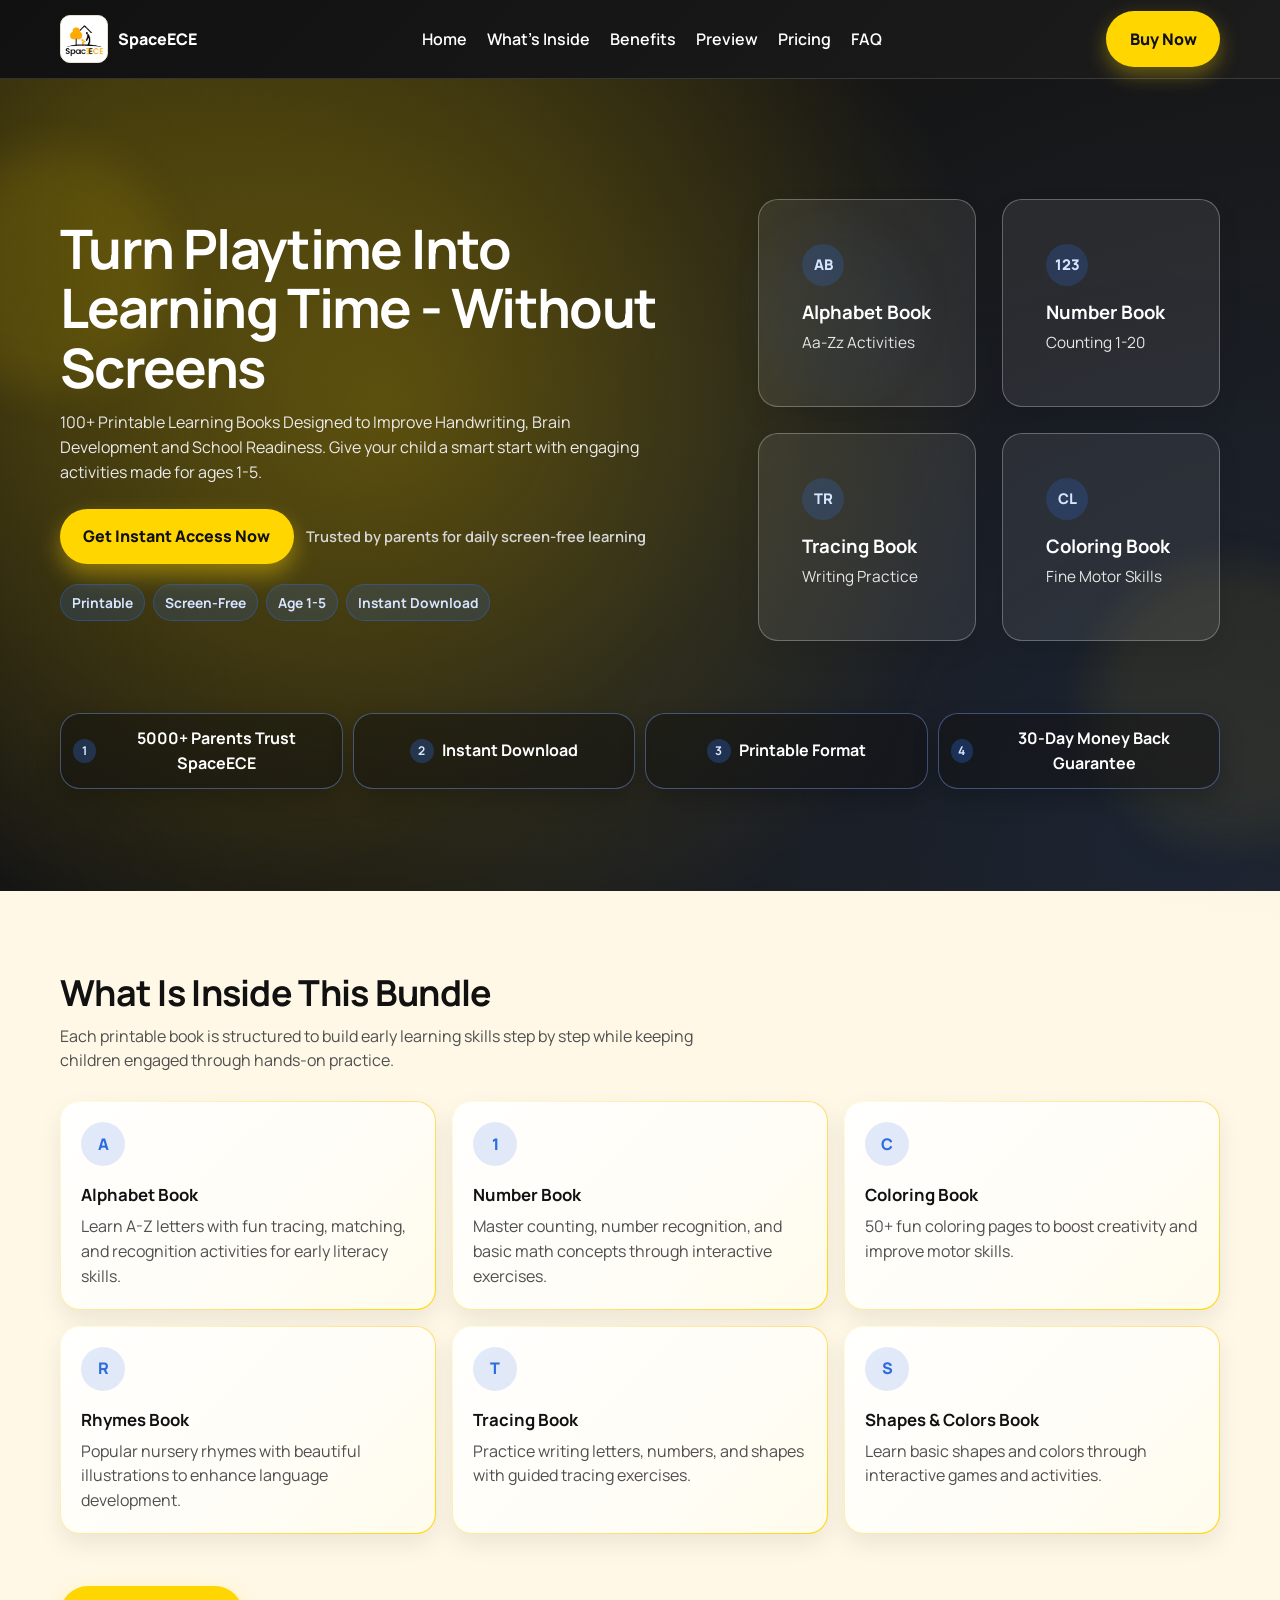
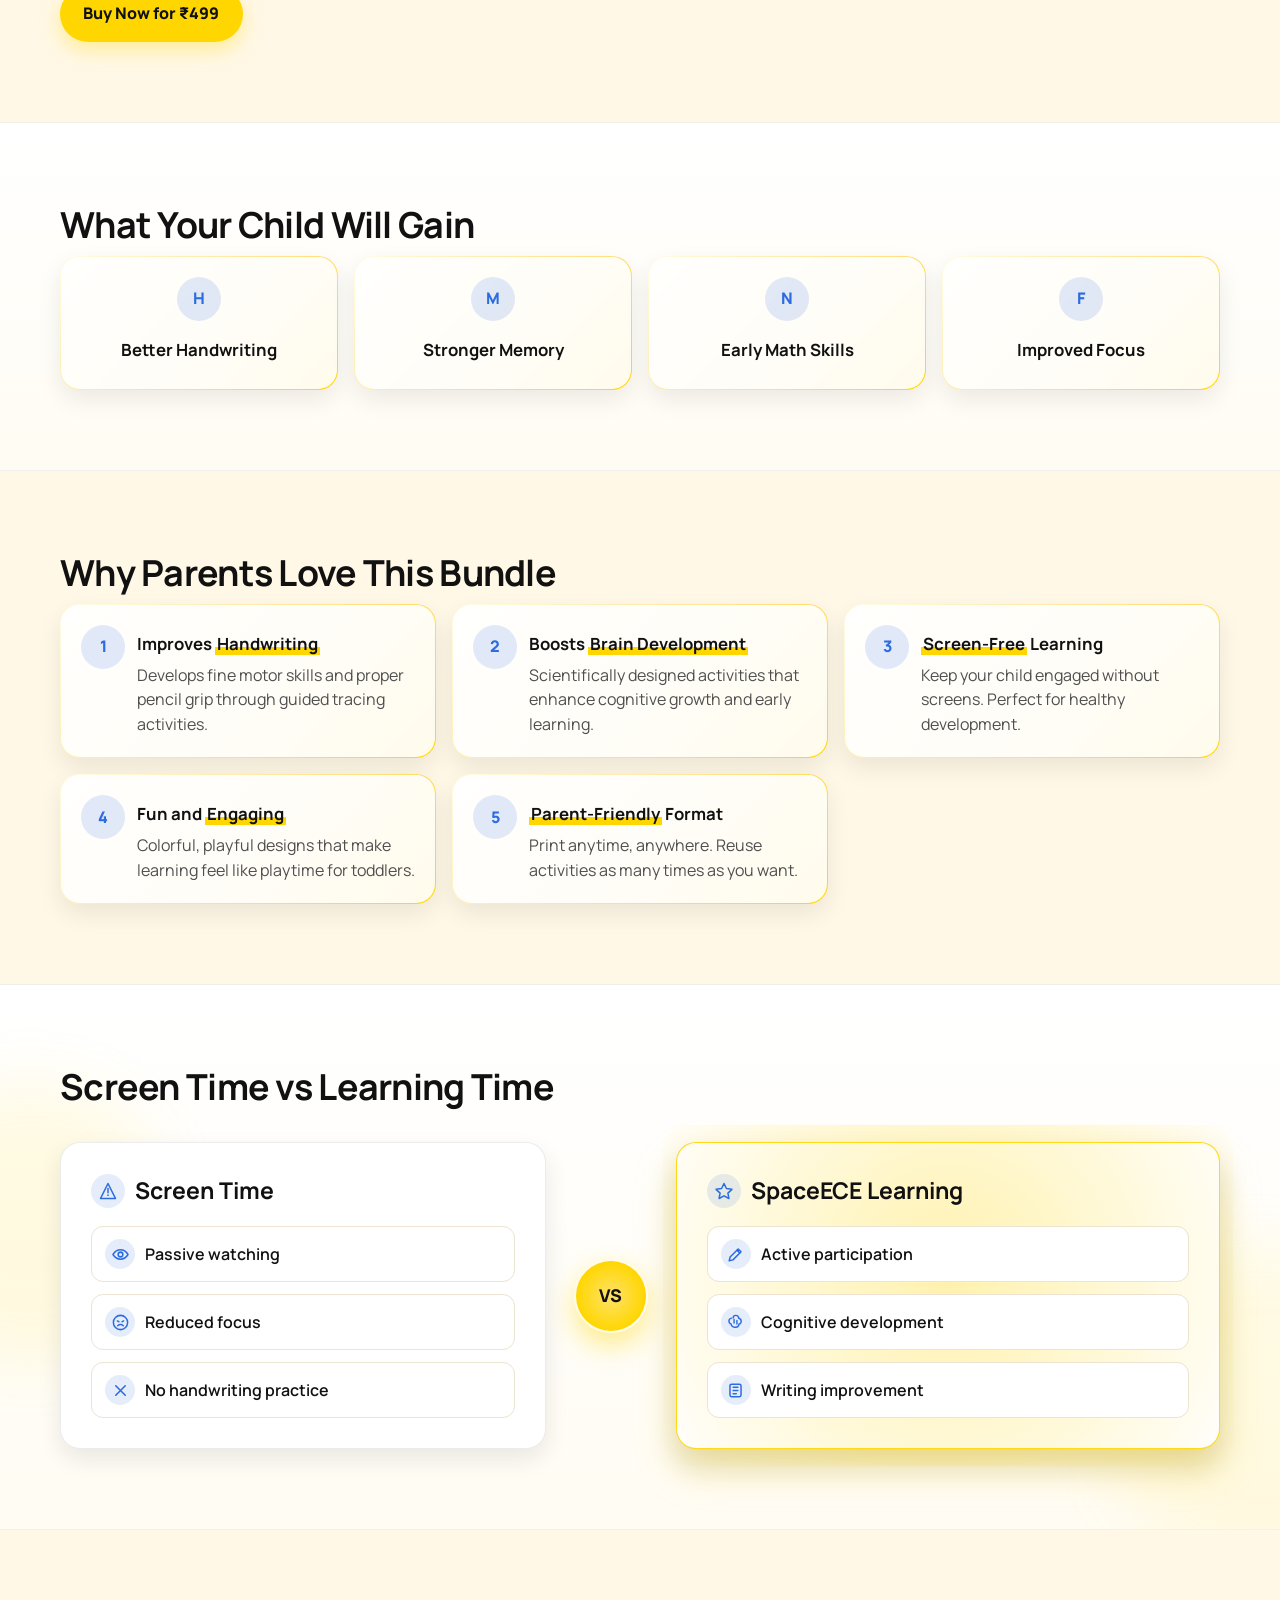
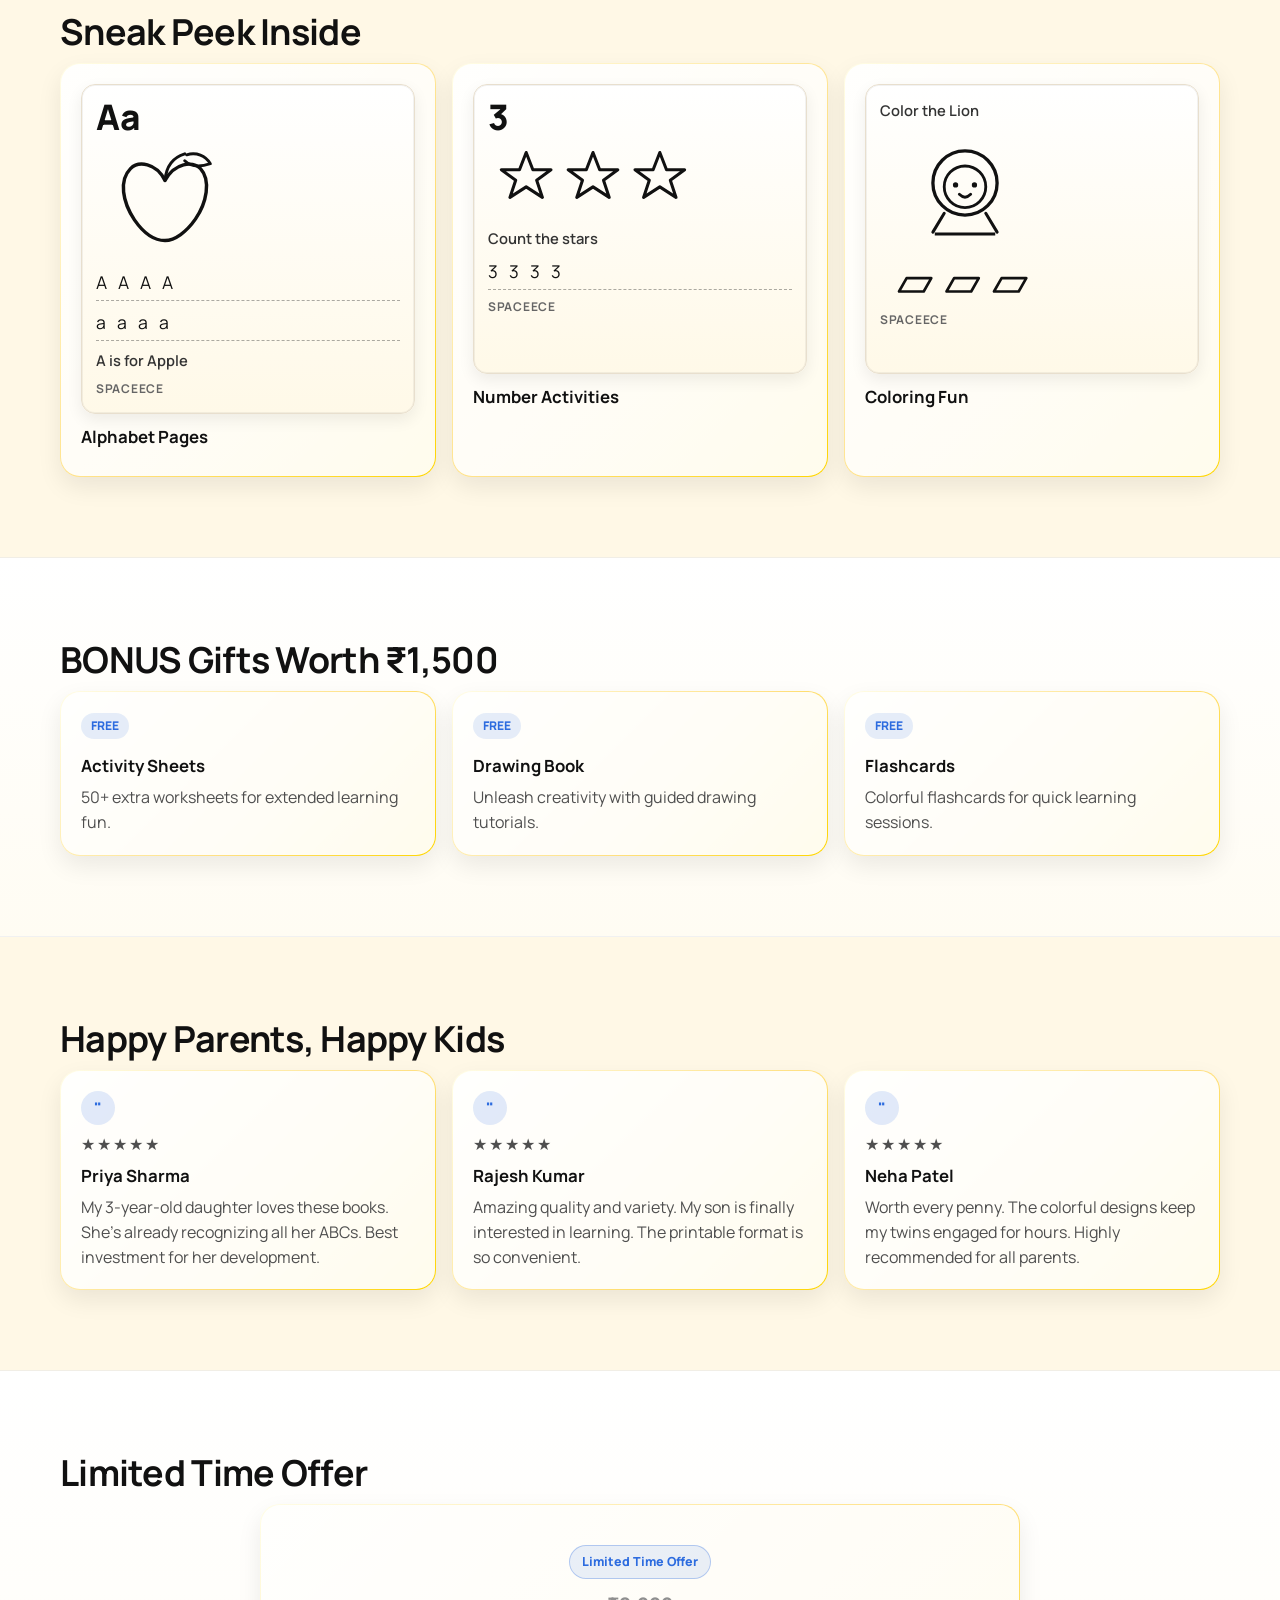
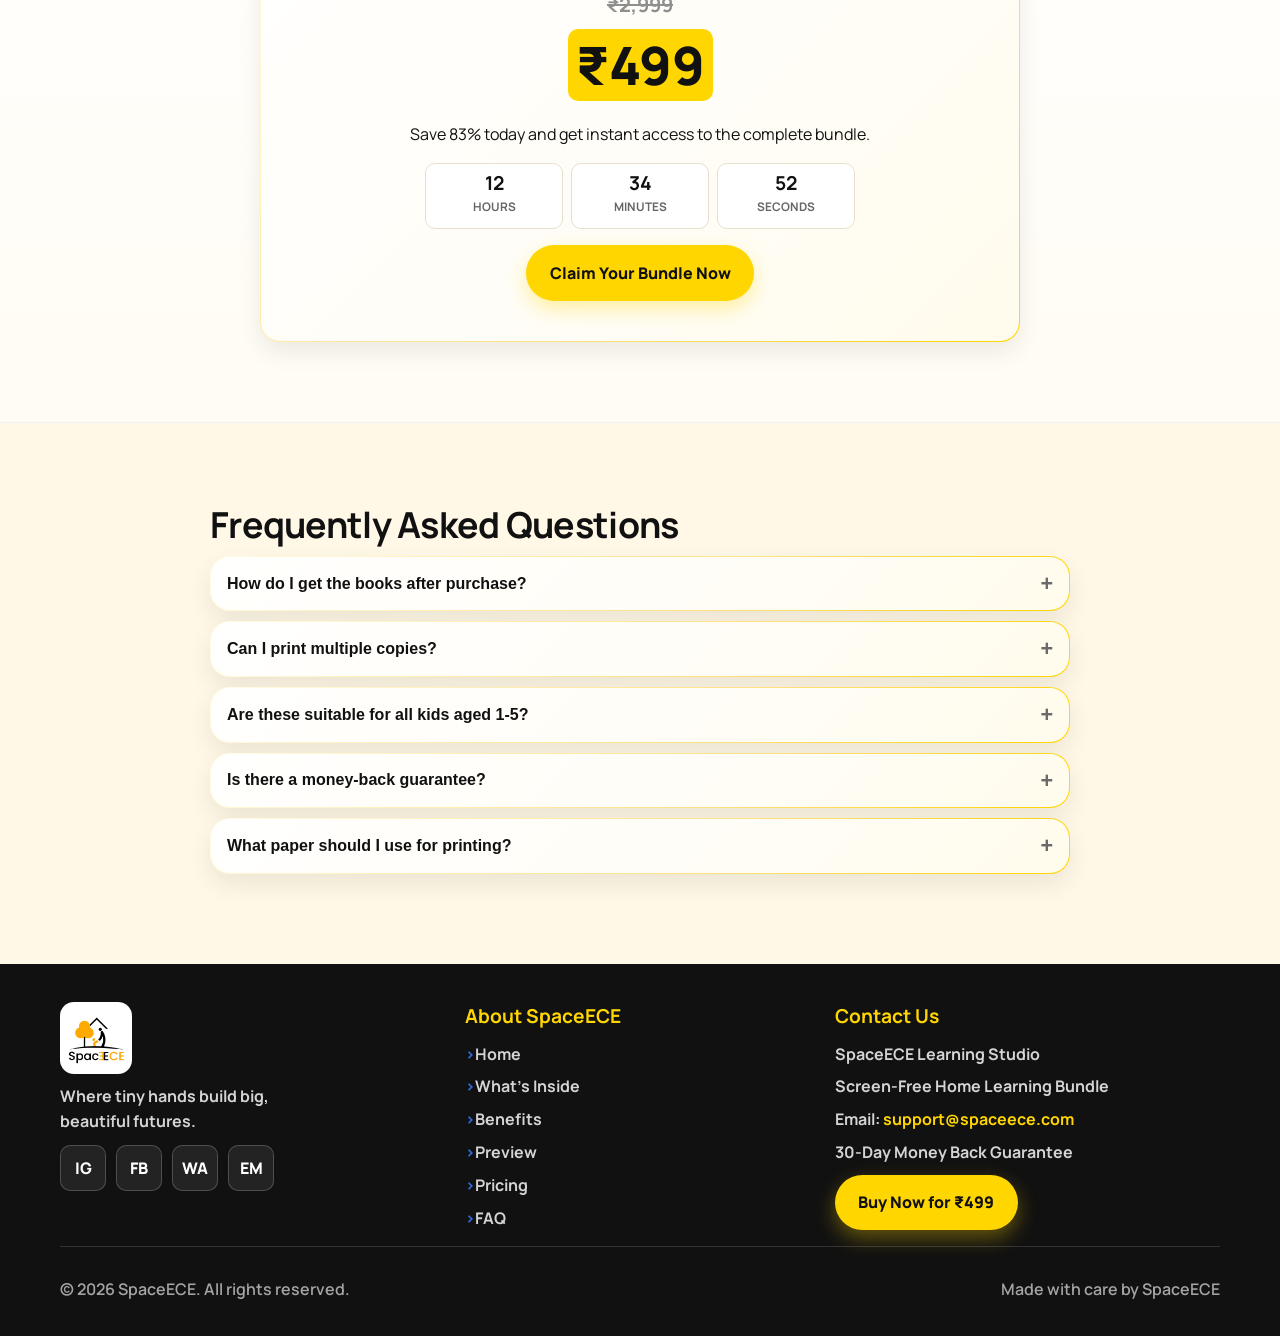
==== kids_bundle_book/index.html @ f4562870 "Merge pull request #1 from codewithdhruba01/main first Commit" ====
<!DOCTYPE html>
<html lang="en">
<head>
  <meta charset="UTF-8">
  <meta name="viewport" content="width=device-width, initial-scale=1.0">
  <meta name="description" content="100+ Printable Learning Books for Kids Age 1-5 Years. Screen-free learning with alphabet, numbers, coloring, and more!">
  <meta name="theme-color" content="#FFD600">
  <title>SpaceECE | Kids Learning Book Bundle</title>
  <link rel="preconnect" href="https://fonts.googleapis.com">
  <link rel="preconnect" href="https://fonts.gstatic.com" crossorigin>
  <link href="https://fonts.googleapis.com/css2?family=Manrope:wght@400;500;600;700;800&display=swap" rel="stylesheet">
  <link rel="stylesheet" href="style.css">
</head>
<body>
  <div class="logo-loader" id="logoLoader" aria-hidden="true">
    <img src="img/space.ece.logo.webp" alt="SpaceECE Logo" class="logo-loader-mark" width="180" height="180">
  </div>

  <header class="site-header" id="home">
    <div class="container header-inner">
      <a class="brand" href="#home" aria-label="SpaceECE home">
        <img src="img/space.ece.logo.webp" alt="SpaceECE Logo" width="48" height="48">
        <span>SpaceECE</span>
      </a>

      <button class="hamburger" id="hamburger" aria-label="Toggle navigation" aria-expanded="false">
        <span></span>
      </button>

      <nav class="site-nav" id="siteNav" aria-label="Primary navigation">
        <a href="#home">Home</a>
        <a href="#inside">What's Inside</a>
        <a href="#benefits">Benefits</a>
        <a href="#preview">Preview</a>
        <a href="#pricing">Pricing</a>
        <a href="#faq">FAQ</a>
      </nav>

      <a class="btn btn-primary header-cta" href="#pricing">Buy Now</a>
    </div>
  </header>

  <main>
    <section class="hero">
      <div class="hero-bubble hero-bubble-1" aria-hidden="true"></div>
      <div class="hero-bubble hero-bubble-2" aria-hidden="true"></div>
      <div class="hero-bubble hero-bubble-3" aria-hidden="true"></div>
      <div class="container hero-grid">
        <div class="hero-copy">
          <h1 class="hero-title load-seq load-1">Turn Playtime Into Learning Time - Without Screens</h1>
          <p class="hero-sub load-seq load-2">100+ Printable Learning Books Designed to Improve Handwriting, Brain Development and School Readiness. Give your child a smart start with engaging activities made for ages 1-5.</p>
          <div class="hero-actions load-seq load-3">
            <a href="#pricing" class="btn btn-primary">Get Instant Access Now</a>
            <span class="hero-proof">Trusted by parents for daily screen-free learning</span>
          </div>
          <ul class="badge-row load-seq load-4" aria-label="Trust highlights">
            <li>Printable</li>
            <li>Screen-Free</li>
            <li>Age 1-5</li>
            <li>Instant Download</li>
          </ul>
        </div>

        <div class="hero-mockups load-seq load-5">
          <article class="mockup-card"><span class="mock-icon">AB</span><h3>Alphabet Book</h3><p>Aa-Zz Activities</p></article>
          <article class="mockup-card featured"><span class="mock-icon">123</span><h3>Number Book</h3><p>Counting 1-20</p></article>
          <article class="mockup-card"><span class="mock-icon">TR</span><h3>Tracing Book</h3><p>Writing Practice</p></article>
          <article class="mockup-card featured"><span class="mock-icon">CL</span><h3>Coloring Book</h3><p>Fine Motor Skills</p></article>
        </div>
      </div>
      <div class="container trust-bar trust-bar--hero">
        <ul class="trust-list reveal-group">
          <li class="reveal"><span class="trust-icon">1</span>5000+ Parents Trust SpaceECE</li>
          <li class="reveal"><span class="trust-icon">2</span>Instant Download</li>
          <li class="reveal"><span class="trust-icon">3</span>Printable Format</li>
          <li class="reveal"><span class="trust-icon">4</span>30-Day Money Back Guarantee</li>
        </ul>
      </div>
    </section>

    <section class="section" id="inside">
      <div class="container">
        <h2 class="section-title reveal">What Is Inside This Bundle</h2>
        <p class="section-subtitle reveal">Each printable book is structured to build early learning skills step by step while keeping children engaged through hands-on practice.</p>
        <div class="card-grid card-grid-3">
          <article class="card reveal tilt-hover"><span class="icon-circle">A</span><h3>Alphabet Book</h3><p>Learn A-Z letters with fun tracing, matching, and recognition activities for early literacy skills.</p></article>
          <article class="card reveal tilt-hover"><span class="icon-circle">1</span><h3>Number Book</h3><p>Master counting, number recognition, and basic math concepts through interactive exercises.</p></article>
          <article class="card reveal tilt-hover"><span class="icon-circle">C</span><h3>Coloring Book</h3><p>50+ fun coloring pages to boost creativity and improve motor skills.</p></article>
          <article class="card reveal tilt-hover"><span class="icon-circle">R</span><h3>Rhymes Book</h3><p>Popular nursery rhymes with beautiful illustrations to enhance language development.</p></article>
          <article class="card reveal tilt-hover"><span class="icon-circle">T</span><h3>Tracing Book</h3><p>Practice writing letters, numbers, and shapes with guided tracing exercises.</p></article>
          <article class="card reveal tilt-hover"><span class="icon-circle">S</span><h3>Shapes &amp; Colors Book</h3><p>Learn basic shapes and colors through interactive games and activities.</p></article>
        </div>
        <div class="section-cta reveal"><a href="#pricing" class="btn btn-primary">Buy Now for &#8377;499</a></div>
      </div>
    </section>

    <section class="section section-alt">
      <div class="container">
        <h2 class="section-title reveal">What Your Child Will Gain</h2>
        <div class="card-grid card-grid-4">
          <article class="card card-center reveal"><span class="icon-circle">H</span><h3>Better Handwriting</h3></article>
          <article class="card card-center reveal"><span class="icon-circle">M</span><h3>Stronger Memory</h3></article>
          <article class="card card-center reveal"><span class="icon-circle">N</span><h3>Early Math Skills</h3></article>
          <article class="card card-center reveal"><span class="icon-circle">F</span><h3>Improved Focus</h3></article>
        </div>
      </div>
    </section>

    <section class="section" id="benefits">
      <div class="container">
        <h2 class="section-title reveal">Why Parents Love This Bundle</h2>
        <div class="card-grid card-grid-3">
          <article class="card benefit-card reveal"><span class="icon-circle">1</span><div><h3>Improves <span class="text-highlight">Handwriting</span></h3><p>Develops fine motor skills and proper pencil grip through guided tracing activities.</p></div></article>
          <article class="card benefit-card reveal"><span class="icon-circle">2</span><div><h3>Boosts <span class="text-highlight">Brain Development</span></h3><p>Scientifically designed activities that enhance cognitive growth and early learning.</p></div></article>
          <article class="card benefit-card reveal"><span class="icon-circle">3</span><div><h3><span class="text-highlight">Screen-Free</span> Learning</h3><p>Keep your child engaged without screens. Perfect for healthy development.</p></div></article>
          <article class="card benefit-card reveal"><span class="icon-circle">4</span><div><h3>Fun and <span class="text-highlight">Engaging</span></h3><p>Colorful, playful designs that make learning feel like playtime for toddlers.</p></div></article>
          <article class="card benefit-card reveal"><span class="icon-circle">5</span><div><h3><span class="text-highlight">Parent-Friendly</span> Format</h3><p>Print anytime, anywhere. Reuse activities as many times as you want.</p></div></article>
        </div>
      </div>
    </section>
    <section class="section section-alt comparison-section">
      <div class="container">
        <h2 class="section-title reveal">Screen Time vs Learning Time</h2>
        <div class="comparison-grid">
          <article class="compare-card compare-card--screen reveal">
            <h3><span class="compare-title-icon" aria-hidden="true">
              <svg viewBox="0 0 24 24" role="img" aria-label="Warning icon">
                <path d="M12 3L21 21H3L12 3Z" fill="none" stroke="#2D6CDF" stroke-width="1.8" stroke-linejoin="round"/>
                <path d="M12 9V14" stroke="#2D6CDF" stroke-width="1.8" stroke-linecap="round"/>
                <circle cx="12" cy="17" r="1" fill="#2D6CDF"/>
              </svg>
            </span>Screen Time</h3>
            <ul>
              <li class="reveal comparison-item"><span class="compare-icon" aria-hidden="true">
                <svg viewBox="0 0 24 24" role="img" aria-label="Eye icon">
                  <path d="M2.5 12C4.9 8.1 8.2 6 12 6C15.8 6 19.1 8.1 21.5 12C19.1 15.9 15.8 18 12 18C8.2 18 4.9 15.9 2.5 12Z" fill="none" stroke="#2D6CDF" stroke-width="1.9" stroke-linejoin="round"/>
                  <circle cx="12" cy="12" r="3" fill="none" stroke="#2D6CDF" stroke-width="1.9"/>
                </svg>
              </span>Passive watching</li>
              <li class="reveal comparison-item"><span class="compare-icon" aria-hidden="true">
                <svg viewBox="0 0 24 24" role="img" aria-label="Tired face icon">
                  <circle cx="12" cy="12" r="9" fill="none" stroke="#2D6CDF" stroke-width="1.9"/>
                  <path d="M8 10L10 11M14 11L16 10" fill="none" stroke="#2D6CDF" stroke-width="1.9" stroke-linecap="round"/>
                  <path d="M8.5 16C9.6 14.9 10.8 14.4 12 14.4C13.2 14.4 14.4 14.9 15.5 16" fill="none" stroke="#2D6CDF" stroke-width="1.9" stroke-linecap="round"/>
                </svg>
              </span>Reduced focus</li>
              <li class="reveal comparison-item"><span class="compare-icon" aria-hidden="true">
                <svg viewBox="0 0 24 24" role="img" aria-label="Cross icon">
                  <path d="M6 6L18 18M18 6L6 18" fill="none" stroke="#2D6CDF" stroke-width="2" stroke-linecap="round"/>
                </svg>
              </span>No handwriting practice</li>
            </ul>
          </article>

          <div class="vs-badge reveal" aria-hidden="true">VS</div>

          <article class="compare-card compare-card-highlight compare-card--space reveal">
            <h3><span class="compare-title-icon" aria-hidden="true">
              <svg viewBox="0 0 24 24" role="img" aria-label="Star icon">
                <path d="M12 3L14.9 9L21.5 10L16.7 14.5L17.9 21L12 17.8L6.1 21L7.3 14.5L2.5 10L9.1 9L12 3Z" fill="none" stroke="#2D6CDF" stroke-width="1.8" stroke-linejoin="round"/>
              </svg>
            </span>SpaceECE Learning</h3>
            <ul>
              <li class="reveal comparison-item"><span class="compare-icon" aria-hidden="true">
                <svg viewBox="0 0 24 24" role="img" aria-label="Pencil icon">
                  <path d="M4 20L8.8 18.8L19 8.6L15.4 5L5.2 15.2L4 20Z" fill="none" stroke="#2D6CDF" stroke-width="1.9" stroke-linejoin="round"/>
                  <path d="M13.8 6.6L17.4 10.2" fill="none" stroke="#2D6CDF" stroke-width="1.9" stroke-linecap="round"/>
                </svg>
              </span>Active participation</li>
              <li class="reveal comparison-item"><span class="compare-icon" aria-hidden="true">
                <svg viewBox="0 0 24 24" role="img" aria-label="Brain icon">
                  <path d="M9 6.4C9 4.5 10.5 3 12.4 3C14.4 3 16 4.6 16 6.6C17.8 6.9 19.2 8.4 19.2 10.3C19.2 12.1 18 13.6 16.3 14.1C16.2 16.3 14.5 18 12.3 18H10.6C8.4 18 6.6 16.2 6.6 14C4.9 13.5 3.7 12 3.7 10.2C3.7 8.3 5.1 6.8 6.9 6.5" fill="none" stroke="#2D6CDF" stroke-width="1.8" stroke-linecap="round" stroke-linejoin="round"/>
                  <path d="M10.2 8.2V12.6M13.8 9.4V13.8" fill="none" stroke="#2D6CDF" stroke-width="1.8" stroke-linecap="round"/>
                </svg>
              </span>Cognitive development</li>
              <li class="reveal comparison-item"><span class="compare-icon" aria-hidden="true">
                <svg viewBox="0 0 24 24" role="img" aria-label="Notebook icon">
                  <rect x="5" y="4" width="14" height="16" rx="2.2" fill="none" stroke="#2D6CDF" stroke-width="1.9"/>
                  <path d="M9 8H15M9 12H15M9 16H13" fill="none" stroke="#2D6CDF" stroke-width="1.9" stroke-linecap="round"/>
                </svg>
              </span>Writing improvement</li>
            </ul>
          </article>
        </div>
      </div>
    </section>

    <section class="section" id="preview">
      <div class="container">
        <h2 class="section-title reveal">Sneak Peek Inside</h2>
        <div class="card-grid card-grid-3">
          <!-- Card 1: Alphabet worksheet preview -->
          <article class="card preview-card reveal">
            <div class="preview-image worksheet-sheet">
              <div class="ws-head">Aa</div>
              <svg class="ws-svg ws-apple" viewBox="0 0 140 120" aria-label="Apple outline" role="img">
                <path d="M70 38C80 20 98 18 106 26C117 38 112 61 101 77C92 90 80 99 70 99C59 99 48 91 39 78C27 60 23 38 35 26C43 18 61 20 70 38Z"
                  fill="none" stroke="#111111" stroke-width="3.5" stroke-linecap="round" stroke-linejoin="round"/>
                <path d="M70 38C71 25 77 15 90 11" fill="none" stroke="#111111" stroke-width="3" stroke-linecap="round"/>
                <path d="M92 12C102 9 111 13 116 21C104 25 96 24 90 18" fill="none" stroke="#111111" stroke-width="3" stroke-linecap="round" stroke-linejoin="round"/>
              </svg>
              <div class="ws-trace">A&nbsp;&nbsp;A&nbsp;&nbsp;A&nbsp;&nbsp;A</div>
              <div class="ws-trace">a&nbsp;&nbsp;a&nbsp;&nbsp;a&nbsp;&nbsp;a</div>
              <div class="ws-note">A is for Apple</div>
              <div class="ws-brand">SpaceECE</div>
            </div>
            <h3>Alphabet Pages</h3>
          </article>

          <!-- Card 2: Number worksheet preview -->
          <article class="card preview-card reveal">
            <div class="preview-image worksheet-sheet">
              <div class="ws-head">3</div>
              <svg class="ws-svg ws-stars" viewBox="0 0 220 80" aria-label="Three stars outline" role="img">
                <path d="M40 10L47 28L66 28L51 39L57 57L40 46L23 57L29 39L14 28L33 28Z" fill="none" stroke="#111111" stroke-width="3.2" stroke-linejoin="round"/>
                <path d="M110 10L117 28L136 28L121 39L127 57L110 46L93 57L99 39L84 28L103 28Z" fill="none" stroke="#111111" stroke-width="3.2" stroke-linejoin="round"/>
                <path d="M180 10L187 28L206 28L191 39L197 57L180 46L163 57L169 39L154 28L173 28Z" fill="none" stroke="#111111" stroke-width="3.2" stroke-linejoin="round"/>
              </svg>
              <div class="ws-note">Count the stars</div>
              <div class="ws-trace">3&nbsp;&nbsp;3&nbsp;&nbsp;3&nbsp;&nbsp;3</div>
              <div class="ws-brand">SpaceECE</div>
            </div>
            <h3>Number Activities</h3>
          </article>

          <!-- Card 3: Coloring worksheet preview -->
          <article class="card preview-card reveal">
            <div class="preview-image worksheet-sheet">
              <div class="ws-note ws-note-top">Color the Lion</div>
              <svg class="ws-svg ws-lion" viewBox="0 0 180 130" aria-label="Lion outline coloring illustration" role="img">
                <circle cx="90" cy="54" r="34" fill="none" stroke="#111111" stroke-width="3.5"/>
                <circle cx="90" cy="58" r="22" fill="none" stroke="#111111" stroke-width="3"/>
                <circle cx="80" cy="56" r="2.8" fill="#111111"/>
                <circle cx="100" cy="56" r="2.8" fill="#111111"/>
                <path d="M84 66Q90 72 96 66" fill="none" stroke="#111111" stroke-width="3" stroke-linecap="round"/>
                <path d="M68 86L56 106M112 86L124 106" fill="none" stroke="#111111" stroke-width="3.2" stroke-linecap="round"/>
                <path d="M58 108H122" fill="none" stroke="#111111" stroke-width="3"/>
              </svg>
              <svg class="ws-svg ws-crayons" viewBox="0 0 200 42" aria-label="Crayon outlines" role="img">
                <path d="M20 30L46 30L54 16L28 16Z" fill="none" stroke="#111111" stroke-width="2.8" stroke-linejoin="round"/>
                <path d="M70 30L96 30L104 16L78 16Z" fill="none" stroke="#111111" stroke-width="2.8" stroke-linejoin="round"/>
                <path d="M120 30L146 30L154 16L128 16Z" fill="none" stroke="#111111" stroke-width="2.8" stroke-linejoin="round"/>
              </svg>
              <div class="ws-brand">SpaceECE</div>
            </div>
            <h3>Coloring Fun</h3>
          </article>
        </div>
      </div>
    </section>

    <section class="section section-alt">
      <div class="container">
        <h2 class="section-title reveal">BONUS Gifts Worth &#8377;1,500</h2>
        <div class="card-grid card-grid-3">
          <article class="card reveal"><span class="bonus-tag">FREE</span><h3>Activity Sheets</h3><p>50+ extra worksheets for extended learning fun.</p></article>
          <article class="card reveal"><span class="bonus-tag">FREE</span><h3>Drawing Book</h3><p>Unleash creativity with guided drawing tutorials.</p></article>
          <article class="card reveal"><span class="bonus-tag">FREE</span><h3>Flashcards</h3><p>Colorful flashcards for quick learning sessions.</p></article>
        </div>
      </div>
    </section>

    <section class="section">
      <div class="container">
        <h2 class="section-title reveal">Happy Parents, Happy Kids</h2>
        <div class="card-grid card-grid-3 testimonials-grid">
          <article class="card testimonial reveal"><span class="quote-mark">"</span><p class="stars">&#9733;&#9733;&#9733;&#9733;&#9733;</p><h3>Priya Sharma</h3><p>My 3-year-old daughter loves these books. She's already recognizing all her ABCs. Best investment for her development.</p></article>
          <article class="card testimonial reveal"><span class="quote-mark">"</span><p class="stars">&#9733;&#9733;&#9733;&#9733;&#9733;</p><h3>Rajesh Kumar</h3><p>Amazing quality and variety. My son is finally interested in learning. The printable format is so convenient.</p></article>
          <article class="card testimonial reveal"><span class="quote-mark">"</span><p class="stars">&#9733;&#9733;&#9733;&#9733;&#9733;</p><h3>Neha Patel</h3><p>Worth every penny. The colorful designs keep my twins engaged for hours. Highly recommended for all parents.</p></article>
        </div>
      </div>
    </section>

    <section class="section section-alt" id="pricing">
      <div class="container">
        <h2 class="section-title reveal">Limited Time Offer</h2>
        <article class="price-box reveal pulse-box">
          <span class="urgency-badge">Limited Time Offer</span>
          <p class="old-price">&#8377;2,999</p>
          <p class="new-price"><span>&#8377;499</span></p>
          <p>Save 83% today and get instant access to the complete bundle.</p>
          <div class="countdown" aria-label="Offer countdown">
            <div class="time-unit"><strong id="hours">12</strong><span>HOURS</span></div>
            <div class="time-unit"><strong id="minutes">34</strong><span>MINUTES</span></div>
            <div class="time-unit"><strong id="seconds">56</strong><span>SECONDS</span></div>
          </div>
          <a href="#" class="btn btn-primary pulse-btn">Claim Your Bundle Now</a>
        </article>
      </div>
    </section>

    <section class="section" id="faq">
      <div class="container faq-container">
        <h2 class="section-title reveal">Frequently Asked Questions</h2>

        <article class="faq-item reveal">
          <button class="faq-toggle" type="button" aria-expanded="false"><span>How do I get the books after purchase?</span><span class="plus">+</span></button>
          <div class="faq-answer"><p>You'll receive instant download links via email immediately after purchase. All files are in PDF format, ready to print.</p></div>
        </article>
        <article class="faq-item reveal">
          <button class="faq-toggle" type="button" aria-expanded="false"><span>Can I print multiple copies?</span><span class="plus">+</span></button>
          <div class="faq-answer"><p>Yes. You can print as many copies as you need for personal use. Perfect for siblings or repeated practice.</p></div>
        </article>
        <article class="faq-item reveal">
          <button class="faq-toggle" type="button" aria-expanded="false"><span>Are these suitable for all kids aged 1-5?</span><span class="plus">+</span></button>
          <div class="faq-answer"><p>Absolutely. The books include activities for different skill levels, from simple coloring for toddlers to more advanced tracing for preschoolers.</p></div>
        </article>
        <article class="faq-item reveal">
          <button class="faq-toggle" type="button" aria-expanded="false"><span>Is there a money-back guarantee?</span><span class="plus">+</span></button>
          <div class="faq-answer"><p>Yes. We offer a 30-day 100% money-back guarantee. If you're not completely satisfied, we'll refund your purchase, no questions asked.</p></div>
        </article>
        <article class="faq-item reveal">
          <button class="faq-toggle" type="button" aria-expanded="false"><span>What paper should I use for printing?</span><span class="plus">+</span></button>
          <div class="faq-answer"><p>Regular A4 printing paper works great. For coloring books, we recommend slightly thicker paper (80-100 GSM) for better results.</p></div>
        </article>
      </div>
    </section>
  </main>

  <footer class="site-footer">
    <div class="footer-body">
      <div class="container footer-grid">
        <div class="footer-col footer-brand-col">
          <a class="footer-brand" href="#home" aria-label="SpaceECE home"><img src="img/space.ece.logo.webp" alt="SpaceECE Logo" width="72" height="72"></a>
          <p class="footer-tagline">Where tiny hands build big, beautiful futures.</p>
          <div class="footer-socials">
            <a href="#" aria-label="Instagram"><span>IG</span></a>
            <a href="#" aria-label="Facebook"><span>FB</span></a>
            <a href="#" aria-label="WhatsApp"><span>WA</span></a>
            <a href="mailto:support@spaceece.com" aria-label="Email"><span>EM</span></a>
          </div>
        </div>

        <div class="footer-col">
          <h3>About SpaceECE</h3>
          <ul class="footer-links">
            <li><a href="#home">Home</a></li>
            <li><a href="#inside">What's Inside</a></li>
            <li><a href="#benefits">Benefits</a></li>
            <li><a href="#preview">Preview</a></li>
            <li><a href="#pricing">Pricing</a></li>
            <li><a href="#faq">FAQ</a></li>
          </ul>
        </div>

        <div class="footer-col">
          <h3>Contact Us</h3>
          <ul class="footer-contact">
            <li>SpaceECE Learning Studio</li>
            <li>Screen-Free Home Learning Bundle</li>
            <li>Email: <a href="mailto:support@spaceece.com">support@spaceece.com</a></li>
            <li>30-Day Money Back Guarantee</li>
          </ul>
          <a href="#pricing" class="btn btn-primary footer-cta">Buy Now for &#8377;499</a>
        </div>
      </div>

      <div class="container footer-bottom">
        <p>&copy; 2026 SpaceECE. All rights reserved.</p>
        <p>Made with care by SpaceECE</p>
      </div>
    </div>
  </footer>

  <div class="mobile-cta"><strong>&#8377;499</strong><a href="#pricing" class="btn btn-primary">Buy Now</a></div>
  <script src="script.js" defer></script>
</body>
</html>
---- kids_bundle_book/style.css ----
/* =========================================================
   SpaceECE Landing Page Styles
   Premium, conversion-focused, responsive
========================================================= */

:root {
  --bg-cream: #fff8e6;
  --surface: #ffffff;
  --surface-soft: #fffdf5;
  --text: #111111;
  --text-soft: #4f4f4f;
  --hero-sub: #eaeaea;
  --yellow: #ffd600;
  --blue: #2d6cdf;
  --line: #e6dfd1;

  --card-grad: linear-gradient(135deg, #fffde7 0%, #ffe082 60%, #ffd600 100%);
  --hero-grad: linear-gradient(135deg, #111111 0%, #1c1c1c 100%);

  --radius-sm: 12px;
  --radius-md: 18px;
  --radius-lg: 20px;

  --shadow-soft: 0 10px 24px rgba(17, 17, 17, 0.08);
  --shadow-mid: 0 14px 30px rgba(17, 17, 17, 0.12);

  --section-pad: 40px;
  --header-h: 78px;
}

* {
  box-sizing: border-box;
}

html {
  scroll-behavior: smooth;
}

body {
  margin: 0;
  font-family: "Manrope", sans-serif;
  color: var(--text);
  line-height: 1.55;
  background:
    radial-gradient(900px 300px at -10% -10%, rgba(255, 214, 0, 0.12), transparent 75%),
    radial-gradient(700px 260px at 110% 12%, rgba(45, 108, 223, 0.08), transparent 75%),
    var(--bg-cream);
  overflow-x: hidden;
}

body.is-loading {
  overflow: hidden;
}

a {
  text-decoration: none;
  color: inherit;
}

img {
  display: block;
  max-width: 100%;
}

.container {
  width: min(1160px, 92vw);
  margin-inline: auto;
}

/* =========================================================
   Logo Loader
========================================================= */

.logo-loader {
  position: fixed;
  inset: 0;
  z-index: 2000;
  display: grid;
  place-items: center;
  background: #ffd600;
  opacity: 1;
  visibility: visible;
  transition: opacity 0.45s ease, visibility 0.45s ease;
}

.logo-loader-mark {
  width: clamp(130px, 20vw, 220px);
  height: auto;
  object-fit: contain;
  border-radius: 18px;
  box-shadow: 0 10px 24px rgba(17, 17, 17, 0.14);
  will-change: transform, opacity;
  animation: logoZoomIn 0.9s cubic-bezier(0.16, 1, 0.3, 1) both;
}

.logo-loader.is-hidden {
  opacity: 0;
  visibility: hidden;
}

/* =========================================================
   Layout & Typography
========================================================= */

.section {
  padding: var(--section-pad) 0;
}

.section-alt {
  background: linear-gradient(180deg, #ffffff 0%, #fffcf3 100%);
  border-block: 1px solid rgba(17, 17, 17, 0.06);
}

.section-title {
  margin: 0 0 10px;
  font-size: clamp(1.8rem, 2.8vw, 2.7rem);
  line-height: 1.2;
  letter-spacing: -0.02em;
}

.section-subtitle {
  margin: 0 0 28px;
  max-width: 66ch;
  color: var(--text-soft);
}

.text-highlight {
  background: linear-gradient(transparent 64%, var(--yellow) 64%);
  padding-inline: 2px;
}

/* =========================================================
   Buttons
========================================================= */

.btn {
  display: inline-flex;
  align-items: center;
  justify-content: center;
  border-radius: 999px;
  border: 1px solid transparent;
  padding: 0.9rem 1.4rem;
  font-weight: 800;
  cursor: pointer;
  transition: transform 0.3s ease, box-shadow 0.3s ease, background 0.3s ease, color 0.3s ease;
}

.btn-primary {
  background: var(--yellow);
  color: var(--text);
  box-shadow: 0 8px 20px rgba(255, 214, 0, 0.35);
}

.btn-primary:hover,
.btn-primary:focus-visible {
  transform: translateY(-2px) scale(1.03);
  box-shadow: 0 12px 24px rgba(17, 17, 17, 0.28);
}

/* =========================================================
   Header
========================================================= */

.site-header {
  position: sticky;
  top: 0;
  z-index: 1000;
  background: var(--hero-grad);
  backdrop-filter: none;
  border-bottom: 1px solid rgba(255, 255, 255, 0.14);
  transition: box-shadow 0.3s ease, border-color 0.3s ease, background 0.3s ease, backdrop-filter 0.3s ease;
}

.site-header.scrolled {
  background: rgba(255, 255, 255, 0.96);
  backdrop-filter: blur(8px);
  border-color: var(--line);
  box-shadow: 0 8px 20px rgba(17, 17, 17, 0.08);
}

.header-inner {
  min-height: var(--header-h);
  display: grid;
  grid-template-columns: auto auto;
  align-items: center;
  gap: 12px;
}

.brand {
  display: inline-flex;
  align-items: center;
  gap: 10px;
  font-weight: 800;
  color: #ffffff;
}

.brand img {
  width: 48px;
  height: 48px;
  object-fit: contain;
  background: #fff;
  border: 1px solid var(--line);
  border-radius: 10px;
}

.site-nav {
  grid-column: 1 / -1;
  display: none;
  flex-direction: column;
  gap: 6px;
  background: rgba(0, 0, 0, 0.88);
  border: 1px solid rgba(255, 255, 255, 0.2);
  border-radius: 14px;
  padding: 10px;
  box-shadow: var(--shadow-soft);
}

.site-nav.open {
  display: flex;
}

.site-nav a {
  position: relative;
  padding: 8px 2px;
  font-weight: 600;
  color: #ffffff;
}

.site-nav a::after {
  content: "";
  position: absolute;
  left: 0;
  bottom: 4px;
  width: 0;
  height: 2px;
  background: var(--blue);
  transition: width 0.3s ease;
}

.site-nav a:hover::after {
  width: 100%;
}

.hamburger {
  justify-self: end;
  width: 44px;
  height: 44px;
  border-radius: 10px;
  border: 1px solid var(--line);
  background: #fff;
  display: inline-flex;
  align-items: center;
  justify-content: center;
  cursor: pointer;
}

.hamburger span,
.hamburger span::before,
.hamburger span::after {
  display: block;
  width: 20px;
  height: 2px;
  background: #ffffff;
  position: relative;
}

.hamburger span::before,
.hamburger span::after {
  content: "";
  position: absolute;
  left: 0;
}

.hamburger span::before { top: -6px; }
.hamburger span::after { top: 6px; }

.header-cta {
  display: none;
}

.site-header.scrolled .brand,
.site-header.scrolled .site-nav a {
  color: #111111;
}

.site-header.scrolled .site-nav {
  background: #ffffff;
  border-color: var(--line);
}

.site-header.scrolled .hamburger span,
.site-header.scrolled .hamburger span::before,
.site-header.scrolled .hamburger span::after {
  background: #111111;
}

/* =========================================================
   Hero (Dark Premium)
========================================================= */

.hero {
  position: relative;
  background: var(--hero-grad);
  color: #fff;
  min-height: 90vh;
  padding: 120px 0 80px;
  overflow: hidden;
}

.hero::before {
  content: "";
  position: absolute;
  inset: 0;
  background:
    radial-gradient(circle at 30% 40%, rgba(255, 214, 0, 0.25), transparent 60%),
    radial-gradient(circle at 8% 8%, rgba(255, 214, 0, 0.16), transparent 55%),
    radial-gradient(circle at 92% 90%, rgba(45, 108, 223, 0.12), transparent 58%);
  opacity: 0;
  animation: heroBgLoad 0.8s ease-out forwards;
}

.hero .container {
  position: relative;
  z-index: 1;
}

.hero-grid {
  display: grid;
  gap: 56px;
  align-items: center;
}

.hero-copy {
  max-width: 680px;
}

.hero-copy > *:last-child {
  margin-bottom: 0;
}

.hero-title {
  margin: 0 0 12px;
  font-size: clamp(2rem, 4.8vw, 3.4rem);
  line-height: 1.1;
  letter-spacing: -0.03em;
}

.hero-sub {
  margin: 0 0 24px;
  color: var(--hero-sub);
  max-width: 650px;
}

.hero-actions {
  display: flex;
  flex-wrap: wrap;
  gap: 12px;
  margin-bottom: 20px;
}

.hero-actions .btn-primary {
  box-shadow:
    0 0 0 0 rgba(255, 214, 0, 0.25),
    0 10px 22px rgba(255, 214, 0, 0.42);
}

.hero-proof {
  color: #d7d7d7;
  font-size: 0.92rem;
  font-weight: 600;
  align-self: center;
}

.badge-row {
  list-style: none;
  margin: 0;
  padding: 0;
  display: flex;
  flex-wrap: wrap;
  gap: 8px;
}

.badge-row li {
  font-size: 0.86rem;
  font-weight: 700;
  color: #d7e5ff;
  background: rgba(45, 108, 223, 0.18);
  border: 1px solid rgba(45, 108, 223, 0.4);
  border-radius: 999px;
  padding: 7px 11px;
}

.hero-mockups {
  display: grid;
  grid-template-columns: repeat(2, minmax(0, 1fr));
  gap: 26px;
  max-width: 760px;
  justify-self: end;
}

.mockup-card {
  border-radius: var(--radius-lg);
  padding: clamp(28px, 3.4vw, 50px);
  min-height: 208px;
  border: 1px solid rgba(255, 255, 255, 0.28);
  background: rgba(255, 255, 255, 0.08);
  backdrop-filter: blur(12px);
  color: #fff;
  box-shadow: var(--shadow-soft);
  transition: transform 0.3s ease, box-shadow 0.3s ease;
}

.mockup-card:hover {
  transform: translateY(-6px);
  box-shadow: var(--shadow-mid);
}

.mockup-card h3 {
  margin: 12px 0 6px;
  font-size: clamp(1.1rem, 1.45vw, 1.36rem);
}

.mockup-card p {
  margin: 0;
  color: #e6e6e6;
  font-size: clamp(0.96rem, 1.05vw, 1.08rem);
  line-height: 1.45;
}

.mock-icon {
  display: inline-flex;
  align-items: center;
  justify-content: center;
  min-width: 42px;
  height: 42px;
  border-radius: 999px;
  background: rgba(45, 108, 223, 0.22);
  color: #d7e5ff;
  font-size: 0.92rem;
  font-weight: 800;
}

/* Hero sequence animation (page-load) */
.load-seq {
  opacity: 0;
  transform: translateY(30px);
  animation: heroReveal 0.8s ease-out forwards;
}

.load-1 { animation-delay: 0s; }
.load-2 { animation-delay: 0.2s; }
.load-3 { animation-delay: 0.4s; }
.load-4 { animation-delay: 0.55s; }
.load-5 { animation-delay: 0.7s; }

/* Decorative premium bubbles */
.hero-bubble {
  position: absolute;
  border-radius: 50%;
  filter: blur(22px);
  opacity: 0.24;
  pointer-events: none;
}

.hero-bubble-1 {
  width: 240px;
  height: 240px;
  top: 72px;
  left: -70px;
  background: rgba(255, 214, 0, 0.45);
}

.hero-bubble-2 {
  width: 280px;
  height: 280px;
  right: -90px;
  bottom: 48px;
  background: rgba(255, 214, 0, 0.28);
}

.hero-bubble-3 {
  width: 170px;
  height: 170px;
  right: 28%;
  top: 18%;
  background: rgba(45, 108, 223, 0.2);
}

/* =========================================================
   Trust Bar
========================================================= */

.trust-bar {
  padding: 22px 0;
}

.trust-bar--hero {
  margin-top: 50px;
}

.trust-bar--hero .trust-list li {
  color: #ffffff;
  background: rgba(17, 17, 17, 0.46);
  border: 1px solid rgba(119, 154, 236, 0.45);
  box-shadow: 0 10px 24px rgba(0, 0, 0, 0.22);
}

.trust-bar--hero .trust-list li:hover {
  box-shadow: 0 14px 28px rgba(0, 0, 0, 0.3);
}

.trust-bar--hero .trust-icon {
  color: #dce8ff;
  background: rgba(45, 108, 223, 0.3);
}

.trust-list {
  list-style: none;
  margin: 0;
  padding: 0;
  display: grid;
  gap: 10px;
}

.trust-list li {
  border-radius: 14px;
  padding: 12px;
  text-align: center;
  font-weight: 700;
  display: flex;
  align-items: center;
  justify-content: center;
  gap: 8px;
}

.trust-icon {
  width: 24px;
  height: 24px;
  border-radius: 50%;
  display: inline-flex;
  align-items: center;
  justify-content: center;
  color: var(--blue);
  background: rgba(45, 108, 223, 0.14);
  font-size: 0.75rem;
}

/* =========================================================
   Card System
========================================================= */

.card-grid {
  display: grid;
  gap: 16px;
}

.card,
.compare-card,
.price-box,
.faq-item,
.trust-list li {
  border-radius: var(--radius-lg);
  border: 1px solid transparent;
  background:
    linear-gradient(rgba(255, 255, 255, 0.93), rgba(255, 255, 255, 0.93)) padding-box,
    var(--card-grad) border-box,
    linear-gradient(135deg, #fffef8 0%, #fff4cf 100%) padding-box;
  box-shadow: var(--shadow-soft);
  transition: transform 0.3s ease, box-shadow 0.3s ease;
}

.card {
  padding: 20px;
}

.card:hover,
.compare-card:hover,
.trust-list li:hover {
  transform: translateY(-6px);
  box-shadow: var(--shadow-mid);
}

.card h3 {
  margin: 6px 0;
  font-size: clamp(1.05rem, 1.3vw, 1.2rem);
}

.card p {
  margin: 0;
  color: var(--text-soft);
}

.icon-circle {
  width: 44px;
  height: 44px;
  border-radius: 50%;
  display: inline-flex;
  align-items: center;
  justify-content: center;
  margin-bottom: 10px;
  color: var(--blue);
  background: rgba(45, 108, 223, 0.14);
  font-weight: 800;
  transition: transform 0.3s ease;
}

.card:hover .icon-circle {
  animation: iconBounce 0.35s ease;
}

.benefit-card {
  display: grid;
  grid-template-columns: auto 1fr;
  gap: 12px;
}

.card-center {
  text-align: center;
}

.section-cta {
  margin-top: 52px;
}

/* Comparison */
.comparison-section {
  position: relative;
  overflow: hidden;
}

.comparison-section::before,
.comparison-section::after {
  content: "";
  position: absolute;
  border-radius: 50%;
  pointer-events: none;
  filter: blur(34px);
  opacity: 0.22;
}

.comparison-section::before {
  width: 280px;
  height: 280px;
  left: -110px;
  top: 18%;
  background: rgba(255, 214, 0, 0.46);
}

.comparison-section::after {
  width: 320px;
  height: 320px;
  right: -140px;
  bottom: -36px;
  background: rgba(255, 214, 0, 0.38);
}

.comparison-grid {
  position: relative;
  display: grid;
  gap: 24px;
  margin-top: 34px;
}

.compare-card {
  position: relative;
  z-index: 1;
  border-radius: 20px;
  padding: clamp(22px, 2.8vw, 30px);
  background: #ffffff;
  border: 1px solid rgba(17, 17, 17, 0.08);
  box-shadow: 0 10px 24px rgba(17, 17, 17, 0.09);
  transition: transform 0.3s ease, box-shadow 0.3s ease, opacity 0.3s ease;
}

.compare-card h3 {
  display: flex;
  align-items: center;
  gap: 10px;
  margin: 0 0 18px;
  font-size: clamp(1.2rem, 1.8vw, 1.45rem);
}

.compare-title-icon {
  width: 34px;
  height: 34px;
  border-radius: 50%;
  display: inline-flex;
  align-items: center;
  justify-content: center;
  background: rgba(45, 108, 223, 0.12);
}

.compare-title-icon svg {
  width: 20px;
  height: 20px;
}

.compare-card ul {
  list-style: none;
  margin: 0;
  padding: 0;
  display: grid;
  gap: 12px;
}

.compare-card li {
  position: relative;
  display: grid;
  grid-template-columns: auto 1fr;
  align-items: center;
  gap: 10px;
  background: #fff;
  border: 1px solid #ece3d1;
  border-radius: 12px;
  padding: 12px 13px;
  font-weight: 600;
  transition: transform 0.3s ease, box-shadow 0.3s ease;
}

.compare-icon {
  width: 30px;
  height: 30px;
  border-radius: 50%;
  display: inline-flex;
  align-items: center;
  justify-content: center;
  background: rgba(45, 108, 223, 0.12);
  flex-shrink: 0;
  transition: transform 0.32s ease;
}

.compare-icon svg {
  width: 19px;
  height: 19px;
}

.compare-card li:hover .compare-icon {
  animation: iconBounce 0.35s ease;
}

.compare-card-highlight {
  transform: scale(1.02);
  border-color: rgba(255, 214, 0, 0.9);
  box-shadow: 0 20px 42px rgba(255, 214, 0, 0.26), 0 16px 30px rgba(17, 17, 17, 0.14);
}

.compare-card--space::before {
  content: "";
  position: absolute;
  inset: -18px -14px;
  z-index: -1;
  border-radius: 24px;
  background: radial-gradient(circle at 50% 45%, rgba(255, 214, 0, 0.32), rgba(255, 214, 0, 0));
}

.compare-card--screen {
  opacity: 0.93;
}

.vs-badge {
  width: 74px;
  height: 74px;
  border-radius: 50%;
  background: radial-gradient(circle, #ffe26a 0%, #ffd600 70%);
  border: 2px solid rgba(255, 255, 255, 0.9);
  display: inline-flex;
  align-items: center;
  justify-content: center;
  justify-self: center;
  align-self: center;
  font-weight: 800;
  font-size: 1.1rem;
  color: #111;
  box-shadow: 0 12px 28px rgba(255, 214, 0, 0.45);
  z-index: 2;
}

.compare-card--space:hover {
  transform: translateY(-6px) scale(1.03);
  box-shadow: 0 26px 46px rgba(255, 214, 0, 0.36), 0 20px 34px rgba(17, 17, 17, 0.16);
}

.compare-card--screen:hover {
  opacity: 0.78;
  transform: translateY(-3px);
}

.compare-card--space li::after {
  content: "";
  position: absolute;
  right: 12px;
  top: 50%;
  width: 16px;
  height: 16px;
  border-radius: 50%;
  border: 2px solid rgba(45, 108, 223, 0.8);
  transform: translateY(-50%) scale(0.7);
  opacity: 0;
  transition: transform 0.3s ease, opacity 0.3s ease;
}

.compare-card--space:hover li::after {
  transform: translateY(-50%) scale(1);
  opacity: 1;
}

.comparison-grid:hover .compare-card--screen {
  opacity: 0.83;
}

.comparison-grid:has(.compare-card--space:hover) .compare-card--screen {
  opacity: 0.66;
}

/* Scroll animation staging */
.comparison-grid .compare-card.reveal {
  opacity: 0;
  transition: opacity 0.6s ease-out, transform 0.6s ease-out;
}

.comparison-grid .compare-card--screen.reveal {
  transform: translateX(-34px);
}

.comparison-grid .compare-card--space.reveal {
  transform: translateX(34px);
}

.comparison-grid .compare-card.reveal.is-visible {
  opacity: 1;
  transform: translateX(0);
}

.vs-badge.reveal {
  opacity: 0;
  transform: scale(0.65);
  transition: opacity 0.6s ease-out, transform 0.6s ease-out;
}

.vs-badge.reveal.is-visible {
  opacity: 1;
  transform: scale(1);
}

.comparison-item.reveal {
  opacity: 0;
  transform: translateY(18px);
  transition: opacity 0.6s ease-out, transform 0.6s ease-out;
}

.comparison-item.reveal.is-visible {
  opacity: 1;
  transform: translateY(0);
}

.compare-card ul li:nth-child(1).comparison-item.reveal { transition-delay: 0.1s !important; }
.compare-card ul li:nth-child(2).comparison-item.reveal { transition-delay: 0.2s !important; }
.compare-card ul li:nth-child(3).comparison-item.reveal { transition-delay: 0.3s !important; }

.comparison-grid .compare-card--screen {
  order: 3;
}

.comparison-grid .vs-badge {
  order: 1;
}

.comparison-grid .compare-card--space {
  order: 2;
}

/* Preview */
.preview-card {
  overflow: hidden;
}

.preview-image {
  min-height: 290px;
  border-radius: 14px;
  border: 1px solid #e8dfce;
  background: linear-gradient(180deg, #ffffff, #fff9e8);
  margin-bottom: 10px;
  transition: transform 0.3s ease;
}

.preview-card:hover .preview-image {
  transform: scale(1.03);
}

/* Worksheet-style inner preview area */
.worksheet-sheet {
  display: grid;
  align-content: start;
  gap: 8px;
  padding: 14px;
  box-shadow: inset 0 0 0 1px rgba(17, 17, 17, 0.05), 0 6px 16px rgba(17, 17, 17, 0.07);
}

.ws-head {
  font-size: 2.2rem;
  line-height: 1;
  font-weight: 800;
  color: #111;
}

.ws-svg {
  width: 100%;
  height: auto;
}

.ws-apple { max-width: 138px; }
.ws-stars { max-width: 210px; }
.ws-lion { max-width: 170px; }
.ws-crayons { max-width: 190px; }

.ws-trace {
  font-size: 1.1rem;
  letter-spacing: 1px;
  color: #111;
  border-bottom: 1px dashed rgba(17, 17, 17, 0.35);
  padding-bottom: 4px;
}

.ws-note {
  font-size: 0.92rem;
  color: #333;
  font-weight: 600;
}

.ws-note-top {
  margin-bottom: 2px;
}

.ws-brand {
  margin-top: auto;
  font-size: 0.75rem;
  color: #666;
  letter-spacing: 0.06em;
  text-transform: uppercase;
  font-weight: 700;
}

.bonus-tag {
  display: inline-block;
  margin-bottom: 8px;
  padding: 4px 10px;
  border-radius: 999px;
  background: rgba(45, 108, 223, 0.12);
  color: var(--blue);
  font-size: 0.75rem;
  font-weight: 800;
}

/* Testimonials */
.testimonial:hover {
  transform: translateY(-6px) rotate(0.4deg);
}

.quote-mark {
  width: 34px;
  height: 34px;
  border-radius: 50%;
  display: inline-flex;
  align-items: center;
  justify-content: center;
  margin-bottom: 7px;
  color: var(--blue);
  background: rgba(45, 108, 223, 0.14);
  font-weight: 800;
}

.stars {
  margin: 0 0 6px;
  color: var(--yellow);
  letter-spacing: 2px;
}

/* Pricing */
.price-box {
  max-width: 760px;
  margin-inline: auto;
  text-align: center;
  padding: clamp(22px, 4vw, 40px);
}

.urgency-badge {
  display: inline-flex;
  margin-bottom: 10px;
  padding: 6px 12px;
  border-radius: 999px;
  font-size: 0.78rem;
  font-weight: 800;
  color: var(--blue);
  border: 1px solid rgba(45, 108, 223, 0.3);
  background: rgba(45, 108, 223, 0.1);
}

.old-price {
  margin: 0;
  font-size: 1.25rem;
  color: #8f8f8f;
  text-decoration: line-through;
  font-weight: 700;
}

.new-price {
  margin: 5px 0 10px;
  font-size: clamp(2rem, 5vw, 3.3rem);
  font-weight: 800;
}

.new-price span {
  background: var(--yellow);
  border-radius: 10px;
  padding: 0 8px;
}

.countdown {
  display: grid;
  grid-template-columns: repeat(3, minmax(0, 1fr));
  gap: 8px;
  max-width: 430px;
  margin: 16px auto;
}

.time-unit {
  border: 1px solid #e8dfce;
  border-radius: 10px;
  background: #fff;
  padding: 10px;
}

.time-unit strong {
  display: block;
  line-height: 1;
  font-size: 1.2rem;
}

.time-unit span {
  font-size: 0.74rem;
  color: #666;
  font-weight: 700;
}

.pulse-box {
  animation: pulseBox 2.8s ease-in-out infinite;
}

/* =========================================================
   FAQ
========================================================= */

.faq-container {
  max-width: 860px;
}

.faq-item {
  margin-bottom: 10px;
  overflow: hidden;
}

.faq-toggle {
  width: 100%;
  border: 0;
  background: transparent;
  text-align: left;
  padding: 16px 16px;
  display: flex;
  align-items: center;
  justify-content: space-between;
  gap: 12px;
  font-size: 1rem;
  font-weight: 700;
  color: #111;
  cursor: pointer;
}

.plus {
  line-height: 1;
  font-size: 1.35rem;
  color: #6a6a6a;
  transition: transform 0.35s ease;
}

.faq-answer {
  max-height: 0;
  opacity: 0;
  overflow: hidden;
  padding: 0 16px;
  transition:
    max-height 0.45s cubic-bezier(0.22, 0.61, 0.36, 1),
    opacity 0.35s ease,
    padding 0.35s ease;
}

.faq-answer p {
  margin: 0;
  color: var(--text-soft);
  transform: translateY(-6px);
  transition: transform 0.35s ease;
}

.faq-item.active .faq-answer {
  max-height: 260px;
  opacity: 1;
  padding: 0 16px 16px;
}

.faq-item.active .faq-answer p {
  transform: translateY(0);
}

.faq-item.active .plus {
  transform: rotate(45deg);
}

/* =========================================================
   Footer
========================================================= */

.site-footer {
  background: #111;
  color: #fff;
  padding: 38px 0 18px;
}

.footer-grid {
  display: grid;
  grid-template-columns: 1.1fr 1fr 1.1fr;
  gap: 20px;
  align-items: start;
  padding-bottom: 16px;
  border-bottom: 1px solid rgba(255, 255, 255, 0.14);
}

.footer-col h3 {
  margin: 0 0 10px;
  color: var(--yellow);
  font-size: 1.2rem;
}

.footer-brand img {
  width: 72px;
  height: 72px;
  border-radius: 14px;
  border: 2px solid rgba(255, 255, 255, 0.22);
  object-fit: contain;
  background: #fff;
}

.footer-tagline {
  margin: 10px 0 12px;
  color: rgba(255, 255, 255, 0.82);
  font-weight: 700;
  max-width: 24ch;
}

.footer-socials {
  display: flex;
  gap: 10px;
}

.footer-socials a {
  width: 46px;
  height: 46px;
  border-radius: 10px;
  border: 1px solid rgba(255, 255, 255, 0.2);
  background: rgba(255, 255, 255, 0.08);
  display: inline-flex;
  align-items: center;
  justify-content: center;
  font-weight: 800;
}

.footer-socials a:hover {
  background: var(--blue);
  border-color: var(--blue);
}

.footer-links,
.footer-contact {
  list-style: none;
  margin: 0;
  padding: 0;
  display: grid;
  gap: 8px;
}

.footer-links a {
  position: relative;
  padding-left: 10px;
  color: rgba(255, 255, 255, 0.82);
  font-weight: 700;
}

.footer-links a::before {
  content: ">";
  position: absolute;
  left: 0;
  color: var(--blue);
}

.footer-links a:hover {
  color: var(--yellow);
}

.footer-contact {
  color: rgba(255, 255, 255, 0.82);
  font-weight: 700;
}

.footer-contact a {
  color: var(--yellow);
}

.footer-contact a:hover {
  color: #fff;
}

.footer-cta {
  margin-top: 10px;
}

.footer-bottom {
  display: flex;
  justify-content: space-between;
  align-items: center;
  gap: 12px;
  flex-wrap: wrap;
  padding-top: 14px;
  color: rgba(255, 255, 255, 0.62);
  font-weight: 600;
}

/* =========================================================
   Utilities / Effects
========================================================= */

.mobile-cta {
  position: fixed;
  left: 0;
  right: 0;
  bottom: 0;
  z-index: 990;
  display: flex;
  align-items: center;
  justify-content: space-between;
  gap: 12px;
  padding: 10px 14px;
  background: rgba(255, 255, 255, 0.98);
  border-top: 1px solid #ddd;
  box-shadow: 0 -8px 18px rgba(17, 17, 17, 0.08);
}

.mobile-cta strong {
  font-size: 1.28rem;
}

.reveal {
  opacity: 0;
  transform: translateY(20px);
  transition: opacity 0.45s ease, transform 0.45s ease;
}

.reveal.is-visible {
  opacity: 1;
  transform: translateY(0);
}

@keyframes heroReveal {
  to {
    opacity: 1;
    transform: translateY(0);
  }
}

@keyframes heroBgLoad {
  to {
    opacity: 1;
  }
}

@keyframes iconBounce {
  0% { transform: translateY(0); }
  50% { transform: translateY(-4px) scale(1.05); }
  100% { transform: translateY(0); }
}

@keyframes pulseBox {
  0%, 100% { box-shadow: var(--shadow-soft); }
  50% { box-shadow: 0 18px 34px rgba(17, 17, 17, 0.16); }
}

@keyframes logoZoomIn {
  0% {
    opacity: 0;
    transform: translateY(10px) scale(0.9);
  }
  100% {
    opacity: 1;
    transform: scale(1);
  }
}

/* =========================================================
   Responsive Breakpoints
========================================================= */

@media (min-width: 768px) {
  :root { --section-pad: 60px; }

  .header-inner {
    grid-template-columns: auto 1fr auto;
  }

  .hamburger {
    display: none;
  }

  .site-nav {
    grid-column: auto;
    display: flex;
    flex-direction: row;
    justify-content: center;
    gap: 16px;
    background: transparent;
    border: 0;
    box-shadow: none;
    padding: 0;
  }

  .header-cta {
    display: inline-flex;
  }

  .hero-grid {
    grid-template-columns: 1.1fr 0.9fr;
    align-items: center;
  }

  .trust-list {
    grid-template-columns: repeat(2, minmax(0, 1fr));
  }

  .card-grid-3 {
    grid-template-columns: repeat(2, minmax(0, 1fr));
  }

  .card-grid-4 {
    grid-template-columns: repeat(2, minmax(0, 1fr));
  }

  .comparison-grid {
    grid-template-columns: 1fr auto 1.06fr;
    align-items: stretch;
    gap: 20px;
  }

  .comparison-grid .compare-card--screen {
    order: 1;
  }

  .comparison-grid .vs-badge {
    order: 2;
  }

  .comparison-grid .compare-card--space {
    order: 3;
  }
}

@media (max-width: 767px) {
  .hero {
    min-height: auto;
    padding: 88px 0 44px;
  }

  .hero-grid {
    gap: 28px;
  }

  .hero-mockups {
    max-width: 100%;
    justify-self: stretch;
    gap: 16px;
  }

  .mockup-card {
    min-height: 160px;
    padding: 24px;
  }

  .hero-bubble {
    opacity: 0.18;
  }
}

@media (max-width: 767px) {
  .trust-bar--hero .trust-list li {
    font-size: 0.92rem;
    padding: 14px;
  }
}

@media (min-width: 1024px) {
  :root { --section-pad: 80px; }

  .comparison-grid {
    grid-template-columns: 1fr auto 1.12fr;
    gap: 28px;
  }

  .trust-list {
    grid-template-columns: repeat(4, minmax(0, 1fr));
  }

  .card-grid-3 {
    grid-template-columns: repeat(3, minmax(0, 1fr));
  }

  .card-grid-4 {
    grid-template-columns: repeat(4, minmax(0, 1fr));
  }

  .mobile-cta {
    display: none;
  }

  body {
    padding-bottom: 0;
  }
}

@media (min-width: 1440px) {
  .container {
    width: min(1320px, 90vw);
  }
}

@media (max-width: 980px) {
  .footer-grid {
    grid-template-columns: 1fr 1fr;
  }
}

@media (max-width: 760px) {
  .comparison-grid {
    gap: 16px;
  }

  .vs-badge {
    width: 64px;
    height: 64px;
    font-size: 1rem;
  }

  .compare-card-highlight {
    transform: none;
  }

  .benefit-card {
    grid-template-columns: 1fr;
  }

  .preview-image {
    min-height: 250px;
  }

  .footer-grid {
    grid-template-columns: 1fr;
  }

  .footer-bottom {
    flex-direction: column;
    align-items: flex-start;
  }
}

@media (max-width: 1023px) {
  body {
    padding-bottom: 76px;
  }
}

@media (prefers-reduced-motion: reduce) {
  .logo-loader-mark {
    animation: none;
  }
}
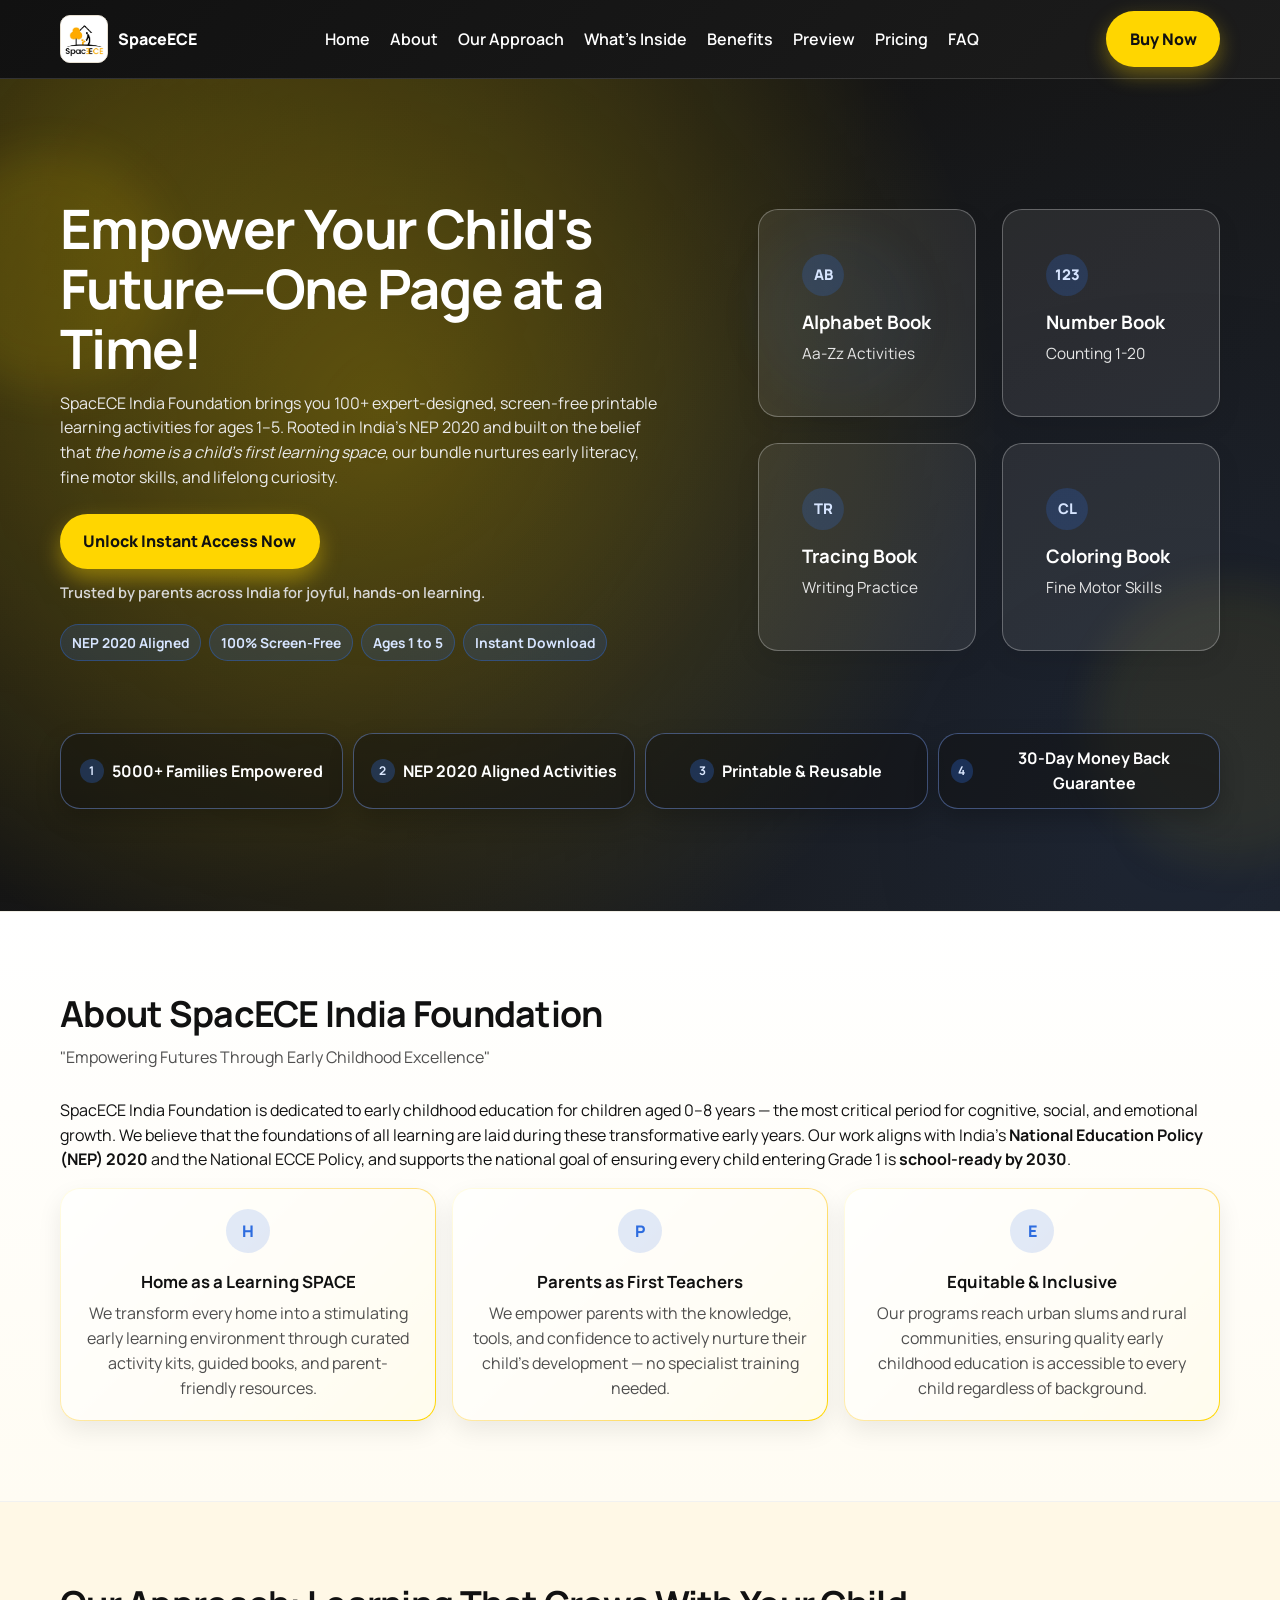
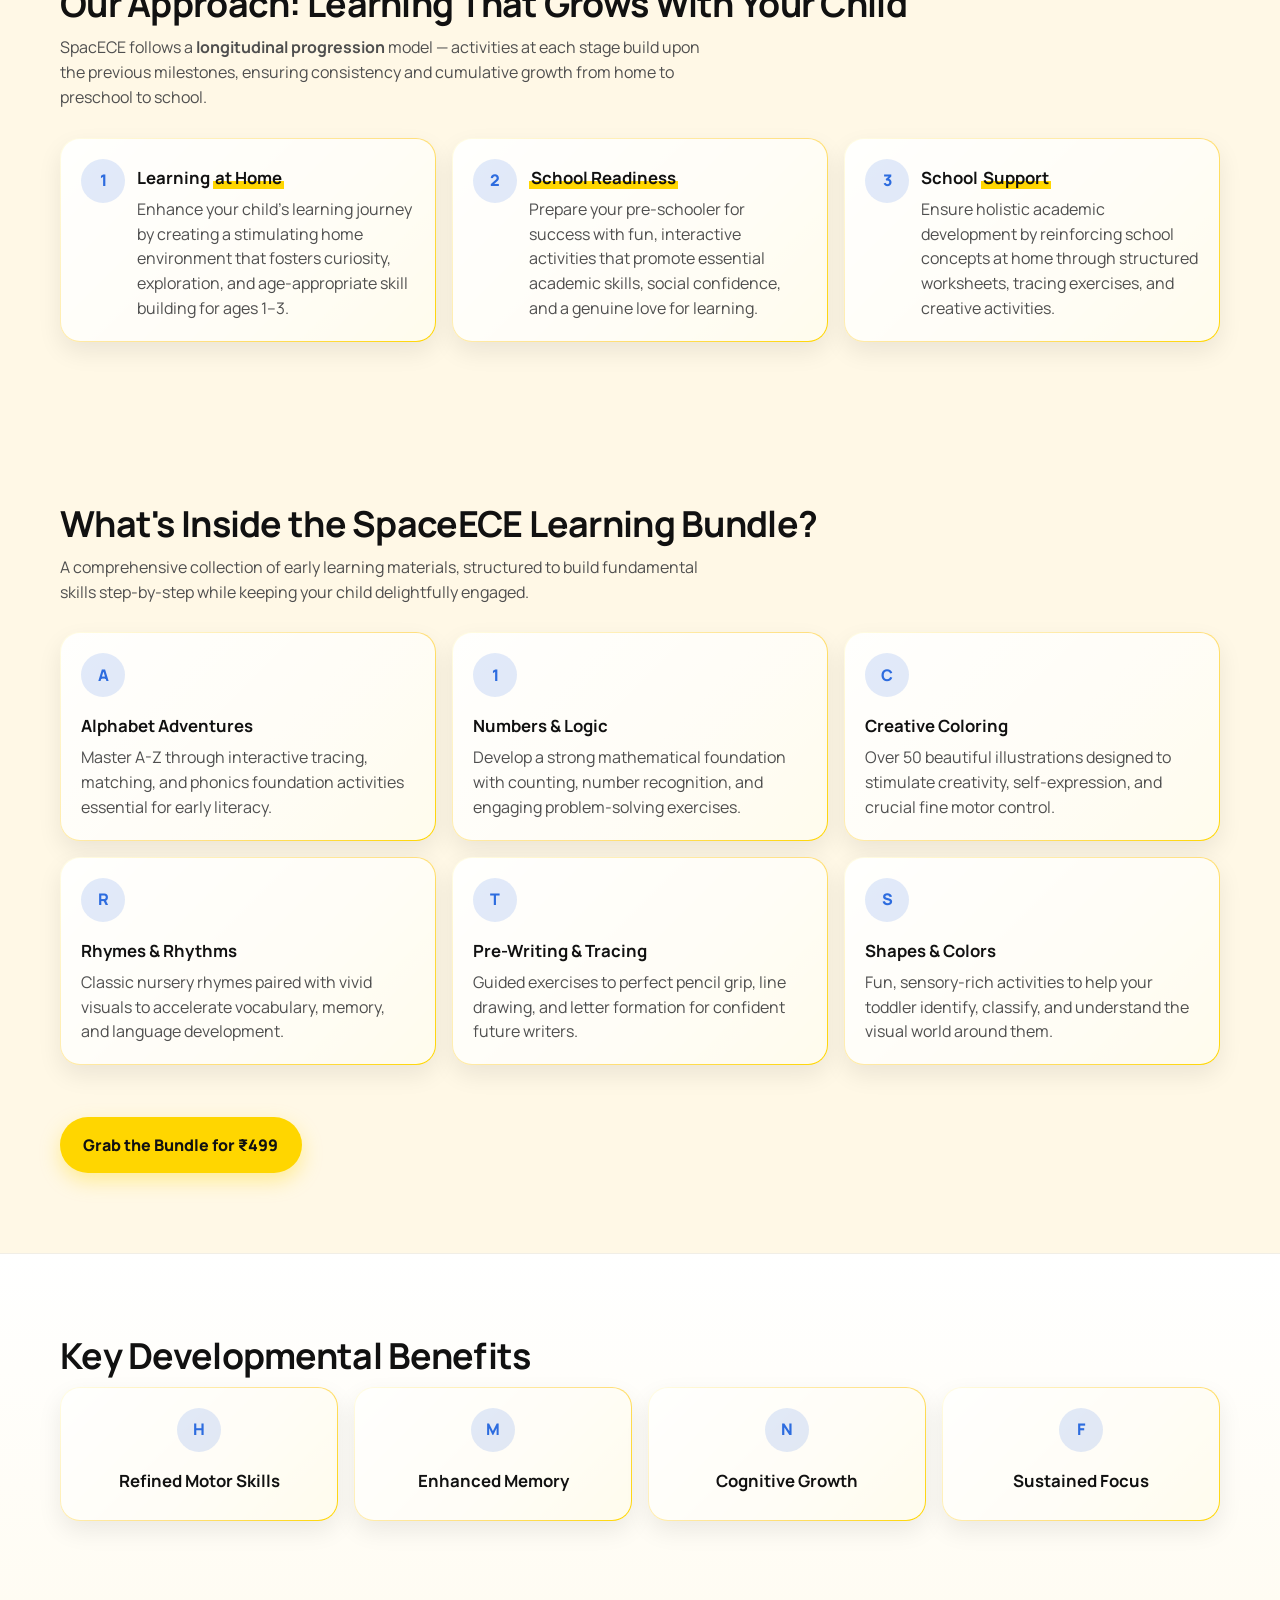
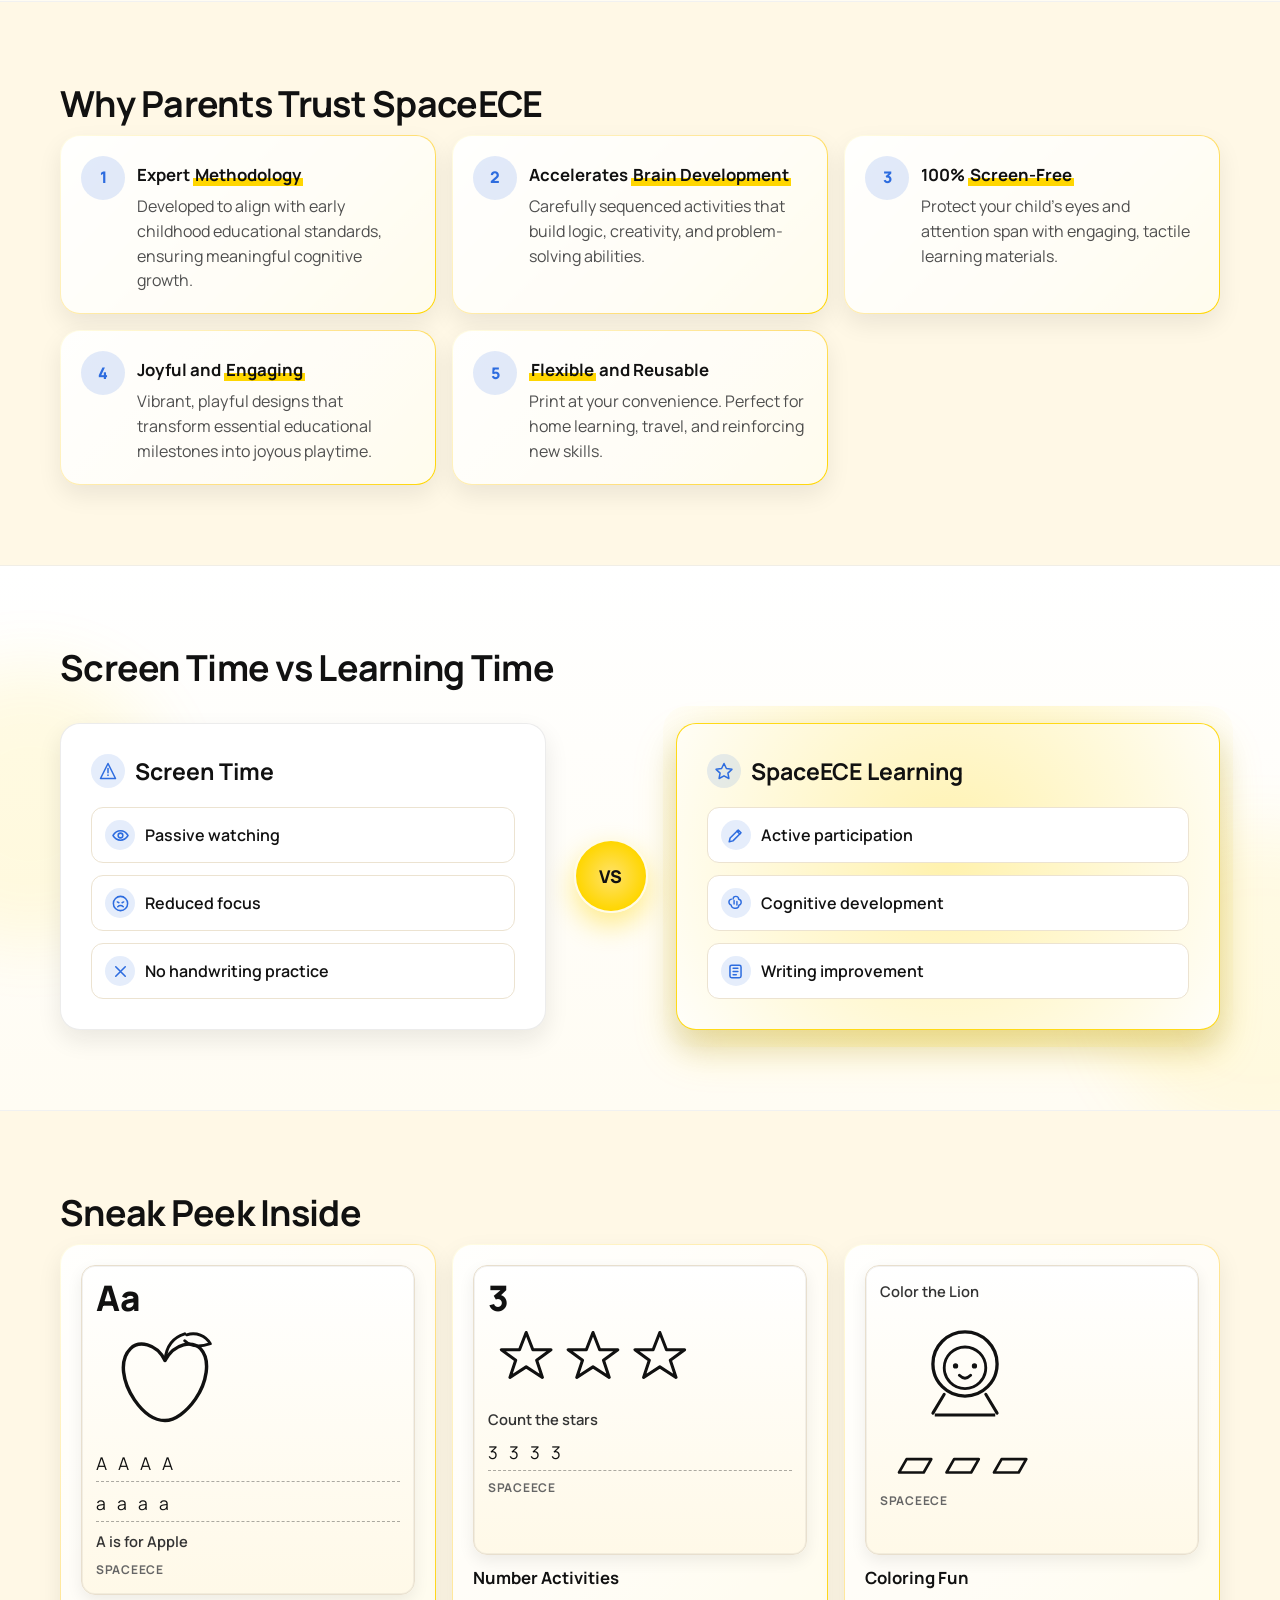
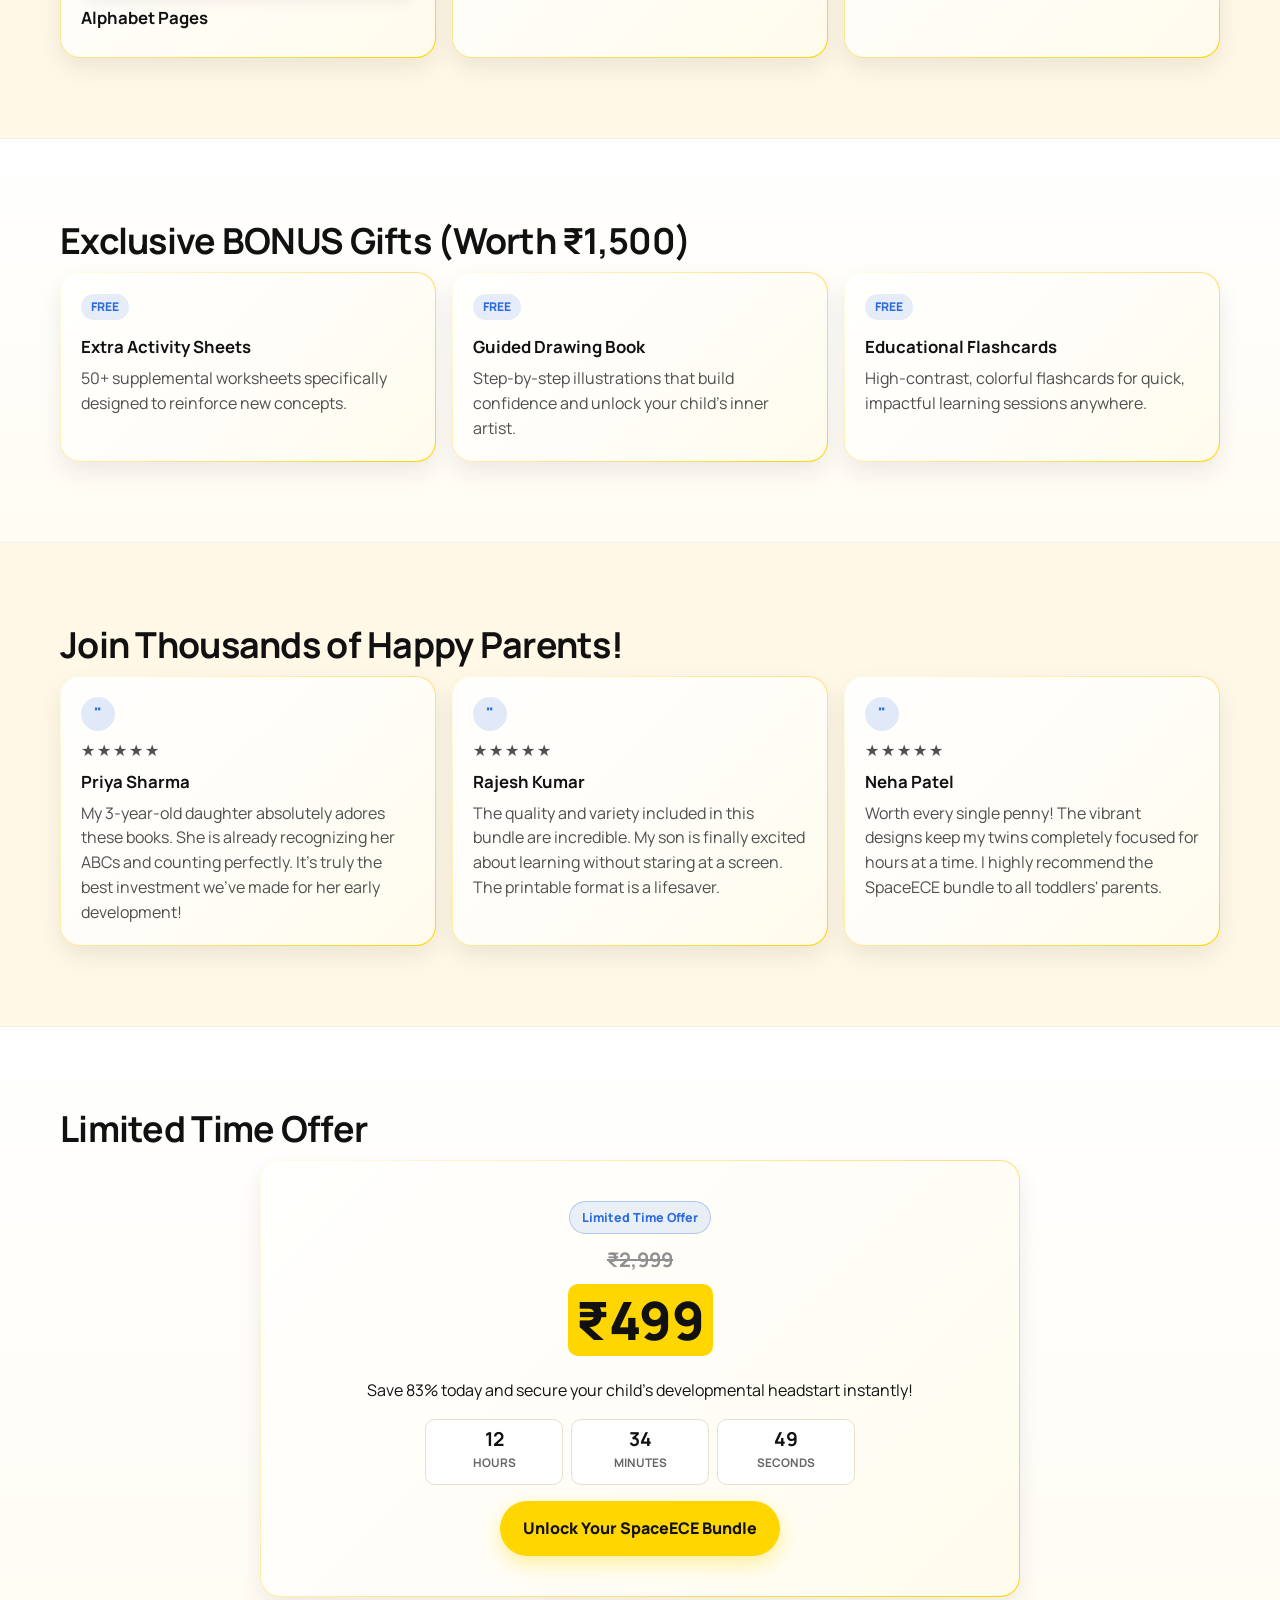
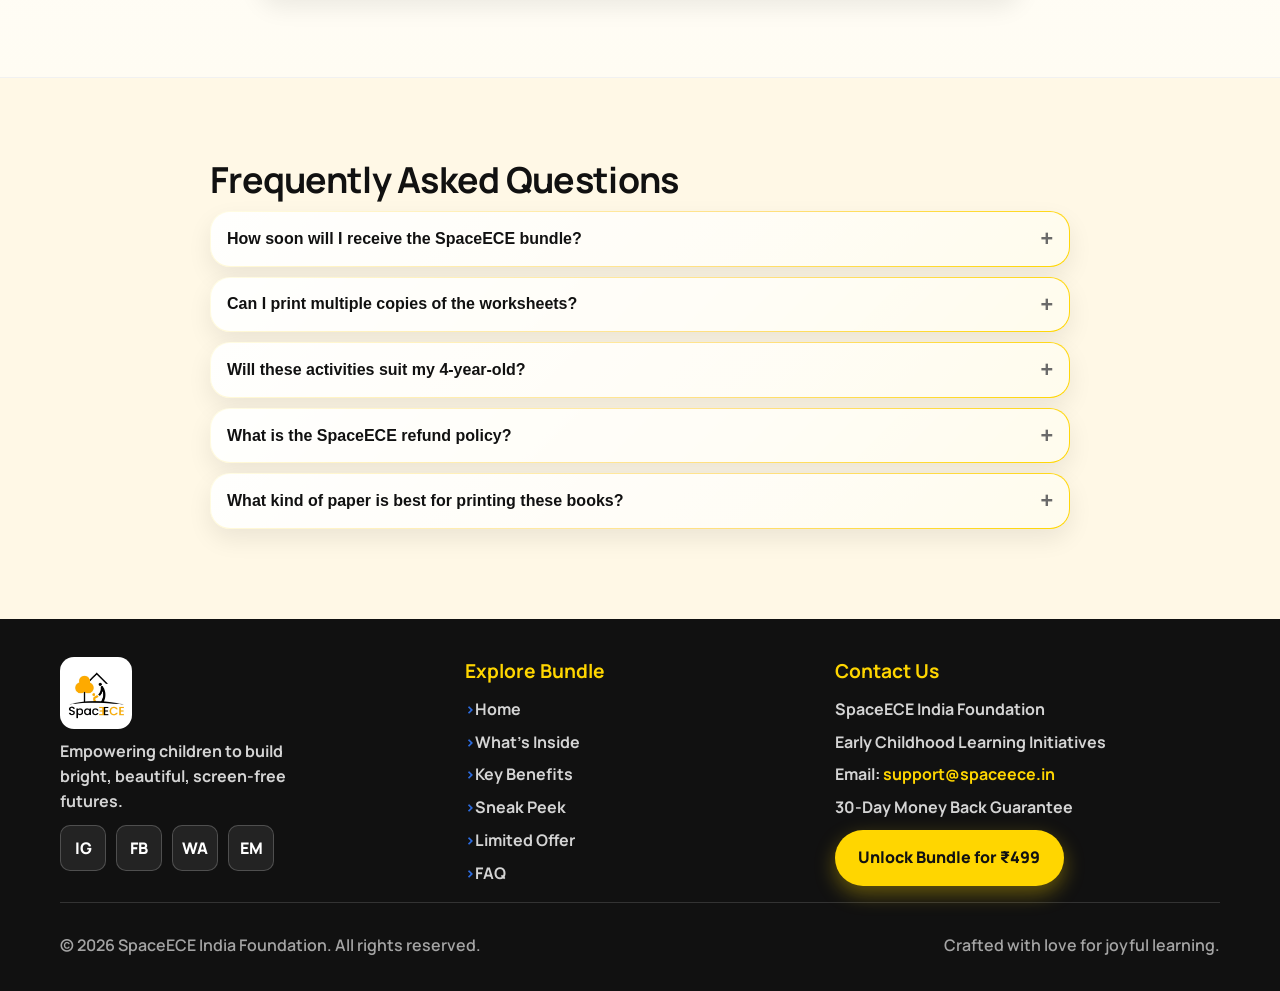
==== commit 4b3c7f0d: "Improved content and added new landing page sections under kids_bundle_book" ====
--- a/kids_bundle_book/index.html
+++ b/kids_bundle_book/index.html
@@ -1,369 +1,590 @@
-
-<!DOCTYPE html>
-<html lang="en">
-<head>
-  <meta charset="UTF-8">
-  <meta name="viewport" content="width=device-width, initial-scale=1.0">
-  <meta name="description" content="100+ Printable Learning Books for Kids Age 1-5 Years. Screen-free learning with alphabet, numbers, coloring, and more!">
-  <meta name="theme-color" content="#FFD600">
-  <title>SpaceECE | Kids Learning Book Bundle</title>
-  <link rel="preconnect" href="https://fonts.googleapis.com">
-  <link rel="preconnect" href="https://fonts.gstatic.com" crossorigin>
-  <link href="https://fonts.googleapis.com/css2?family=Manrope:wght@400;500;600;700;800&display=swap" rel="stylesheet">
-  <link rel="stylesheet" href="style.css">
-</head>
-<body>
-  <div class="logo-loader" id="logoLoader" aria-hidden="true">
-    <img src="img/space.ece.logo.webp" alt="SpaceECE Logo" class="logo-loader-mark" width="180" height="180">
-  </div>
-
-  <header class="site-header" id="home">
-    <div class="container header-inner">
-      <a class="brand" href="#home" aria-label="SpaceECE home">
-        <img src="img/space.ece.logo.webp" alt="SpaceECE Logo" width="48" height="48">
-        <span>SpaceECE</span>
-      </a>
-
-      <button class="hamburger" id="hamburger" aria-label="Toggle navigation" aria-expanded="false">
-        <span></span>
-      </button>
-
-      <nav class="site-nav" id="siteNav" aria-label="Primary navigation">
-        <a href="#home">Home</a>
-        <a href="#inside">What's Inside</a>
-        <a href="#benefits">Benefits</a>
-        <a href="#preview">Preview</a>
-        <a href="#pricing">Pricing</a>
-        <a href="#faq">FAQ</a>
-      </nav>
-
-      <a class="btn btn-primary header-cta" href="#pricing">Buy Now</a>
-    </div>
-  </header>
-
-  <main>
-    <section class="hero">
-      <div class="hero-bubble hero-bubble-1" aria-hidden="true"></div>
-      <div class="hero-bubble hero-bubble-2" aria-hidden="true"></div>
-      <div class="hero-bubble hero-bubble-3" aria-hidden="true"></div>
-      <div class="container hero-grid">
-        <div class="hero-copy">
-          <h1 class="hero-title load-seq load-1">Turn Playtime Into Learning Time - Without Screens</h1>
-          <p class="hero-sub load-seq load-2">100+ Printable Learning Books Designed to Improve Handwriting, Brain Development and School Readiness. Give your child a smart start with engaging activities made for ages 1-5.</p>
-          <div class="hero-actions load-seq load-3">
-            <a href="#pricing" class="btn btn-primary">Get Instant Access Now</a>
-            <span class="hero-proof">Trusted by parents for daily screen-free learning</span>
-          </div>
-          <ul class="badge-row load-seq load-4" aria-label="Trust highlights">
-            <li>Printable</li>
-            <li>Screen-Free</li>
-            <li>Age 1-5</li>
-            <li>Instant Download</li>
-          </ul>
-        </div>
-
-        <div class="hero-mockups load-seq load-5">
-          <article class="mockup-card"><span class="mock-icon">AB</span><h3>Alphabet Book</h3><p>Aa-Zz Activities</p></article>
-          <article class="mockup-card featured"><span class="mock-icon">123</span><h3>Number Book</h3><p>Counting 1-20</p></article>
-          <article class="mockup-card"><span class="mock-icon">TR</span><h3>Tracing Book</h3><p>Writing Practice</p></article>
-          <article class="mockup-card featured"><span class="mock-icon">CL</span><h3>Coloring Book</h3><p>Fine Motor Skills</p></article>
-        </div>
-      </div>
-      <div class="container trust-bar trust-bar--hero">
-        <ul class="trust-list reveal-group">
-          <li class="reveal"><span class="trust-icon">1</span>5000+ Parents Trust SpaceECE</li>
-          <li class="reveal"><span class="trust-icon">2</span>Instant Download</li>
-          <li class="reveal"><span class="trust-icon">3</span>Printable Format</li>
-          <li class="reveal"><span class="trust-icon">4</span>30-Day Money Back Guarantee</li>
-        </ul>
-      </div>
-    </section>
-
-    <section class="section" id="inside">
-      <div class="container">
-        <h2 class="section-title reveal">What Is Inside This Bundle</h2>
-        <p class="section-subtitle reveal">Each printable book is structured to build early learning skills step by step while keeping children engaged through hands-on practice.</p>
-        <div class="card-grid card-grid-3">
-          <article class="card reveal tilt-hover"><span class="icon-circle">A</span><h3>Alphabet Book</h3><p>Learn A-Z letters with fun tracing, matching, and recognition activities for early literacy skills.</p></article>
-          <article class="card reveal tilt-hover"><span class="icon-circle">1</span><h3>Number Book</h3><p>Master counting, number recognition, and basic math concepts through interactive exercises.</p></article>
-          <article class="card reveal tilt-hover"><span class="icon-circle">C</span><h3>Coloring Book</h3><p>50+ fun coloring pages to boost creativity and improve motor skills.</p></article>
-          <article class="card reveal tilt-hover"><span class="icon-circle">R</span><h3>Rhymes Book</h3><p>Popular nursery rhymes with beautiful illustrations to enhance language development.</p></article>
-          <article class="card reveal tilt-hover"><span class="icon-circle">T</span><h3>Tracing Book</h3><p>Practice writing letters, numbers, and shapes with guided tracing exercises.</p></article>
-          <article class="card reveal tilt-hover"><span class="icon-circle">S</span><h3>Shapes &amp; Colors Book</h3><p>Learn basic shapes and colors through interactive games and activities.</p></article>
-        </div>
-        <div class="section-cta reveal"><a href="#pricing" class="btn btn-primary">Buy Now for &#8377;499</a></div>
-      </div>
-    </section>
-
-    <section class="section section-alt">
-      <div class="container">
-        <h2 class="section-title reveal">What Your Child Will Gain</h2>
-        <div class="card-grid card-grid-4">
-          <article class="card card-center reveal"><span class="icon-circle">H</span><h3>Better Handwriting</h3></article>
-          <article class="card card-center reveal"><span class="icon-circle">M</span><h3>Stronger Memory</h3></article>
-          <article class="card card-center reveal"><span class="icon-circle">N</span><h3>Early Math Skills</h3></article>
-          <article class="card card-center reveal"><span class="icon-circle">F</span><h3>Improved Focus</h3></article>
-        </div>
-      </div>
-    </section>
-
-    <section class="section" id="benefits">
-      <div class="container">
-        <h2 class="section-title reveal">Why Parents Love This Bundle</h2>
-        <div class="card-grid card-grid-3">
-          <article class="card benefit-card reveal"><span class="icon-circle">1</span><div><h3>Improves <span class="text-highlight">Handwriting</span></h3><p>Develops fine motor skills and proper pencil grip through guided tracing activities.</p></div></article>
-          <article class="card benefit-card reveal"><span class="icon-circle">2</span><div><h3>Boosts <span class="text-highlight">Brain Development</span></h3><p>Scientifically designed activities that enhance cognitive growth and early learning.</p></div></article>
-          <article class="card benefit-card reveal"><span class="icon-circle">3</span><div><h3><span class="text-highlight">Screen-Free</span> Learning</h3><p>Keep your child engaged without screens. Perfect for healthy development.</p></div></article>
-          <article class="card benefit-card reveal"><span class="icon-circle">4</span><div><h3>Fun and <span class="text-highlight">Engaging</span></h3><p>Colorful, playful designs that make learning feel like playtime for toddlers.</p></div></article>
-          <article class="card benefit-card reveal"><span class="icon-circle">5</span><div><h3><span class="text-highlight">Parent-Friendly</span> Format</h3><p>Print anytime, anywhere. Reuse activities as many times as you want.</p></div></article>
-        </div>
-      </div>
-    </section>
-    <section class="section section-alt comparison-section">
-      <div class="container">
-        <h2 class="section-title reveal">Screen Time vs Learning Time</h2>
-        <div class="comparison-grid">
-          <article class="compare-card compare-card--screen reveal">
-            <h3><span class="compare-title-icon" aria-hidden="true">
-              <svg viewBox="0 0 24 24" role="img" aria-label="Warning icon">
-                <path d="M12 3L21 21H3L12 3Z" fill="none" stroke="#2D6CDF" stroke-width="1.8" stroke-linejoin="round"/>
-                <path d="M12 9V14" stroke="#2D6CDF" stroke-width="1.8" stroke-linecap="round"/>
-                <circle cx="12" cy="17" r="1" fill="#2D6CDF"/>
-              </svg>
-            </span>Screen Time</h3>
-            <ul>
-              <li class="reveal comparison-item"><span class="compare-icon" aria-hidden="true">
-                <svg viewBox="0 0 24 24" role="img" aria-label="Eye icon">
-                  <path d="M2.5 12C4.9 8.1 8.2 6 12 6C15.8 6 19.1 8.1 21.5 12C19.1 15.9 15.8 18 12 18C8.2 18 4.9 15.9 2.5 12Z" fill="none" stroke="#2D6CDF" stroke-width="1.9" stroke-linejoin="round"/>
-                  <circle cx="12" cy="12" r="3" fill="none" stroke="#2D6CDF" stroke-width="1.9"/>
-                </svg>
-              </span>Passive watching</li>
-              <li class="reveal comparison-item"><span class="compare-icon" aria-hidden="true">
-                <svg viewBox="0 0 24 24" role="img" aria-label="Tired face icon">
-                  <circle cx="12" cy="12" r="9" fill="none" stroke="#2D6CDF" stroke-width="1.9"/>
-                  <path d="M8 10L10 11M14 11L16 10" fill="none" stroke="#2D6CDF" stroke-width="1.9" stroke-linecap="round"/>
-                  <path d="M8.5 16C9.6 14.9 10.8 14.4 12 14.4C13.2 14.4 14.4 14.9 15.5 16" fill="none" stroke="#2D6CDF" stroke-width="1.9" stroke-linecap="round"/>
-                </svg>
-              </span>Reduced focus</li>
-              <li class="reveal comparison-item"><span class="compare-icon" aria-hidden="true">
-                <svg viewBox="0 0 24 24" role="img" aria-label="Cross icon">
-                  <path d="M6 6L18 18M18 6L6 18" fill="none" stroke="#2D6CDF" stroke-width="2" stroke-linecap="round"/>
-                </svg>
-              </span>No handwriting practice</li>
-            </ul>
-          </article>
-
-          <div class="vs-badge reveal" aria-hidden="true">VS</div>
-
-          <article class="compare-card compare-card-highlight compare-card--space reveal">
-            <h3><span class="compare-title-icon" aria-hidden="true">
-              <svg viewBox="0 0 24 24" role="img" aria-label="Star icon">
-                <path d="M12 3L14.9 9L21.5 10L16.7 14.5L17.9 21L12 17.8L6.1 21L7.3 14.5L2.5 10L9.1 9L12 3Z" fill="none" stroke="#2D6CDF" stroke-width="1.8" stroke-linejoin="round"/>
-              </svg>
-            </span>SpaceECE Learning</h3>
-            <ul>
-              <li class="reveal comparison-item"><span class="compare-icon" aria-hidden="true">
-                <svg viewBox="0 0 24 24" role="img" aria-label="Pencil icon">
-                  <path d="M4 20L8.8 18.8L19 8.6L15.4 5L5.2 15.2L4 20Z" fill="none" stroke="#2D6CDF" stroke-width="1.9" stroke-linejoin="round"/>
-                  <path d="M13.8 6.6L17.4 10.2" fill="none" stroke="#2D6CDF" stroke-width="1.9" stroke-linecap="round"/>
-                </svg>
-              </span>Active participation</li>
-              <li class="reveal comparison-item"><span class="compare-icon" aria-hidden="true">
-                <svg viewBox="0 0 24 24" role="img" aria-label="Brain icon">
-                  <path d="M9 6.4C9 4.5 10.5 3 12.4 3C14.4 3 16 4.6 16 6.6C17.8 6.9 19.2 8.4 19.2 10.3C19.2 12.1 18 13.6 16.3 14.1C16.2 16.3 14.5 18 12.3 18H10.6C8.4 18 6.6 16.2 6.6 14C4.9 13.5 3.7 12 3.7 10.2C3.7 8.3 5.1 6.8 6.9 6.5" fill="none" stroke="#2D6CDF" stroke-width="1.8" stroke-linecap="round" stroke-linejoin="round"/>
-                  <path d="M10.2 8.2V12.6M13.8 9.4V13.8" fill="none" stroke="#2D6CDF" stroke-width="1.8" stroke-linecap="round"/>
-                </svg>
-              </span>Cognitive development</li>
-              <li class="reveal comparison-item"><span class="compare-icon" aria-hidden="true">
-                <svg viewBox="0 0 24 24" role="img" aria-label="Notebook icon">
-                  <rect x="5" y="4" width="14" height="16" rx="2.2" fill="none" stroke="#2D6CDF" stroke-width="1.9"/>
-                  <path d="M9 8H15M9 12H15M9 16H13" fill="none" stroke="#2D6CDF" stroke-width="1.9" stroke-linecap="round"/>
-                </svg>
-              </span>Writing improvement</li>
-            </ul>
-          </article>
-        </div>
-      </div>
-    </section>
-
-    <section class="section" id="preview">
-      <div class="container">
-        <h2 class="section-title reveal">Sneak Peek Inside</h2>
-        <div class="card-grid card-grid-3">
-          <!-- Card 1: Alphabet worksheet preview -->
-          <article class="card preview-card reveal">
-            <div class="preview-image worksheet-sheet">
-              <div class="ws-head">Aa</div>
-              <svg class="ws-svg ws-apple" viewBox="0 0 140 120" aria-label="Apple outline" role="img">
-                <path d="M70 38C80 20 98 18 106 26C117 38 112 61 101 77C92 90 80 99 70 99C59 99 48 91 39 78C27 60 23 38 35 26C43 18 61 20 70 38Z"
-                  fill="none" stroke="#111111" stroke-width="3.5" stroke-linecap="round" stroke-linejoin="round"/>
-                <path d="M70 38C71 25 77 15 90 11" fill="none" stroke="#111111" stroke-width="3" stroke-linecap="round"/>
-                <path d="M92 12C102 9 111 13 116 21C104 25 96 24 90 18" fill="none" stroke="#111111" stroke-width="3" stroke-linecap="round" stroke-linejoin="round"/>
-              </svg>
-              <div class="ws-trace">A&nbsp;&nbsp;A&nbsp;&nbsp;A&nbsp;&nbsp;A</div>
-              <div class="ws-trace">a&nbsp;&nbsp;a&nbsp;&nbsp;a&nbsp;&nbsp;a</div>
-              <div class="ws-note">A is for Apple</div>
-              <div class="ws-brand">SpaceECE</div>
-            </div>
-            <h3>Alphabet Pages</h3>
-          </article>
-
-          <!-- Card 2: Number worksheet preview -->
-          <article class="card preview-card reveal">
-            <div class="preview-image worksheet-sheet">
-              <div class="ws-head">3</div>
-              <svg class="ws-svg ws-stars" viewBox="0 0 220 80" aria-label="Three stars outline" role="img">
-                <path d="M40 10L47 28L66 28L51 39L57 57L40 46L23 57L29 39L14 28L33 28Z" fill="none" stroke="#111111" stroke-width="3.2" stroke-linejoin="round"/>
-                <path d="M110 10L117 28L136 28L121 39L127 57L110 46L93 57L99 39L84 28L103 28Z" fill="none" stroke="#111111" stroke-width="3.2" stroke-linejoin="round"/>
-                <path d="M180 10L187 28L206 28L191 39L197 57L180 46L163 57L169 39L154 28L173 28Z" fill="none" stroke="#111111" stroke-width="3.2" stroke-linejoin="round"/>
-              </svg>
-              <div class="ws-note">Count the stars</div>
-              <div class="ws-trace">3&nbsp;&nbsp;3&nbsp;&nbsp;3&nbsp;&nbsp;3</div>
-              <div class="ws-brand">SpaceECE</div>
-            </div>
-            <h3>Number Activities</h3>
-          </article>
-
-          <!-- Card 3: Coloring worksheet preview -->
-          <article class="card preview-card reveal">
-            <div class="preview-image worksheet-sheet">
-              <div class="ws-note ws-note-top">Color the Lion</div>
-              <svg class="ws-svg ws-lion" viewBox="0 0 180 130" aria-label="Lion outline coloring illustration" role="img">
-                <circle cx="90" cy="54" r="34" fill="none" stroke="#111111" stroke-width="3.5"/>
-                <circle cx="90" cy="58" r="22" fill="none" stroke="#111111" stroke-width="3"/>
-                <circle cx="80" cy="56" r="2.8" fill="#111111"/>
-                <circle cx="100" cy="56" r="2.8" fill="#111111"/>
-                <path d="M84 66Q90 72 96 66" fill="none" stroke="#111111" stroke-width="3" stroke-linecap="round"/>
-                <path d="M68 86L56 106M112 86L124 106" fill="none" stroke="#111111" stroke-width="3.2" stroke-linecap="round"/>
-                <path d="M58 108H122" fill="none" stroke="#111111" stroke-width="3"/>
-              </svg>
-              <svg class="ws-svg ws-crayons" viewBox="0 0 200 42" aria-label="Crayon outlines" role="img">
-                <path d="M20 30L46 30L54 16L28 16Z" fill="none" stroke="#111111" stroke-width="2.8" stroke-linejoin="round"/>
-                <path d="M70 30L96 30L104 16L78 16Z" fill="none" stroke="#111111" stroke-width="2.8" stroke-linejoin="round"/>
-                <path d="M120 30L146 30L154 16L128 16Z" fill="none" stroke="#111111" stroke-width="2.8" stroke-linejoin="round"/>
-              </svg>
-              <div class="ws-brand">SpaceECE</div>
-            </div>
-            <h3>Coloring Fun</h3>
-          </article>
-        </div>
-      </div>
-    </section>
-
-    <section class="section section-alt">
-      <div class="container">
-        <h2 class="section-title reveal">BONUS Gifts Worth &#8377;1,500</h2>
-        <div class="card-grid card-grid-3">
-          <article class="card reveal"><span class="bonus-tag">FREE</span><h3>Activity Sheets</h3><p>50+ extra worksheets for extended learning fun.</p></article>
-          <article class="card reveal"><span class="bonus-tag">FREE</span><h3>Drawing Book</h3><p>Unleash creativity with guided drawing tutorials.</p></article>
-          <article class="card reveal"><span class="bonus-tag">FREE</span><h3>Flashcards</h3><p>Colorful flashcards for quick learning sessions.</p></article>
-        </div>
-      </div>
-    </section>
-
-    <section class="section">
-      <div class="container">
-        <h2 class="section-title reveal">Happy Parents, Happy Kids</h2>
-        <div class="card-grid card-grid-3 testimonials-grid">
-          <article class="card testimonial reveal"><span class="quote-mark">"</span><p class="stars">&#9733;&#9733;&#9733;&#9733;&#9733;</p><h3>Priya Sharma</h3><p>My 3-year-old daughter loves these books. She's already recognizing all her ABCs. Best investment for her development.</p></article>
-          <article class="card testimonial reveal"><span class="quote-mark">"</span><p class="stars">&#9733;&#9733;&#9733;&#9733;&#9733;</p><h3>Rajesh Kumar</h3><p>Amazing quality and variety. My son is finally interested in learning. The printable format is so convenient.</p></article>
-          <article class="card testimonial reveal"><span class="quote-mark">"</span><p class="stars">&#9733;&#9733;&#9733;&#9733;&#9733;</p><h3>Neha Patel</h3><p>Worth every penny. The colorful designs keep my twins engaged for hours. Highly recommended for all parents.</p></article>
-        </div>
-      </div>
-    </section>
-
-    <section class="section section-alt" id="pricing">
-      <div class="container">
-        <h2 class="section-title reveal">Limited Time Offer</h2>
-        <article class="price-box reveal pulse-box">
-          <span class="urgency-badge">Limited Time Offer</span>
-          <p class="old-price">&#8377;2,999</p>
-          <p class="new-price"><span>&#8377;499</span></p>
-          <p>Save 83% today and get instant access to the complete bundle.</p>
-          <div class="countdown" aria-label="Offer countdown">
-            <div class="time-unit"><strong id="hours">12</strong><span>HOURS</span></div>
-            <div class="time-unit"><strong id="minutes">34</strong><span>MINUTES</span></div>
-            <div class="time-unit"><strong id="seconds">56</strong><span>SECONDS</span></div>
-          </div>
-          <a href="#" class="btn btn-primary pulse-btn">Claim Your Bundle Now</a>
-        </article>
-      </div>
-    </section>
-
-    <section class="section" id="faq">
-      <div class="container faq-container">
-        <h2 class="section-title reveal">Frequently Asked Questions</h2>
-
-        <article class="faq-item reveal">
-          <button class="faq-toggle" type="button" aria-expanded="false"><span>How do I get the books after purchase?</span><span class="plus">+</span></button>
-          <div class="faq-answer"><p>You'll receive instant download links via email immediately after purchase. All files are in PDF format, ready to print.</p></div>
-        </article>
-        <article class="faq-item reveal">
-          <button class="faq-toggle" type="button" aria-expanded="false"><span>Can I print multiple copies?</span><span class="plus">+</span></button>
-          <div class="faq-answer"><p>Yes. You can print as many copies as you need for personal use. Perfect for siblings or repeated practice.</p></div>
-        </article>
-        <article class="faq-item reveal">
-          <button class="faq-toggle" type="button" aria-expanded="false"><span>Are these suitable for all kids aged 1-5?</span><span class="plus">+</span></button>
-          <div class="faq-answer"><p>Absolutely. The books include activities for different skill levels, from simple coloring for toddlers to more advanced tracing for preschoolers.</p></div>
-        </article>
-        <article class="faq-item reveal">
-          <button class="faq-toggle" type="button" aria-expanded="false"><span>Is there a money-back guarantee?</span><span class="plus">+</span></button>
-          <div class="faq-answer"><p>Yes. We offer a 30-day 100% money-back guarantee. If you're not completely satisfied, we'll refund your purchase, no questions asked.</p></div>
-        </article>
-        <article class="faq-item reveal">
-          <button class="faq-toggle" type="button" aria-expanded="false"><span>What paper should I use for printing?</span><span class="plus">+</span></button>
-          <div class="faq-answer"><p>Regular A4 printing paper works great. For coloring books, we recommend slightly thicker paper (80-100 GSM) for better results.</p></div>
-        </article>
-      </div>
-    </section>
-  </main>
-
-  <footer class="site-footer">
-    <div class="footer-body">
-      <div class="container footer-grid">
-        <div class="footer-col footer-brand-col">
-          <a class="footer-brand" href="#home" aria-label="SpaceECE home"><img src="img/space.ece.logo.webp" alt="SpaceECE Logo" width="72" height="72"></a>
-          <p class="footer-tagline">Where tiny hands build big, beautiful futures.</p>
-          <div class="footer-socials">
-            <a href="#" aria-label="Instagram"><span>IG</span></a>
-            <a href="#" aria-label="Facebook"><span>FB</span></a>
-            <a href="#" aria-label="WhatsApp"><span>WA</span></a>
-            <a href="mailto:support@spaceece.com" aria-label="Email"><span>EM</span></a>
-          </div>
-        </div>
-
-        <div class="footer-col">
-          <h3>About SpaceECE</h3>
-          <ul class="footer-links">
-            <li><a href="#home">Home</a></li>
-            <li><a href="#inside">What's Inside</a></li>
-            <li><a href="#benefits">Benefits</a></li>
-            <li><a href="#preview">Preview</a></li>
-            <li><a href="#pricing">Pricing</a></li>
-            <li><a href="#faq">FAQ</a></li>
-          </ul>
-        </div>
-
-        <div class="footer-col">
-          <h3>Contact Us</h3>
-          <ul class="footer-contact">
-            <li>SpaceECE Learning Studio</li>
-            <li>Screen-Free Home Learning Bundle</li>
-            <li>Email: <a href="mailto:support@spaceece.com">support@spaceece.com</a></li>
-            <li>30-Day Money Back Guarantee</li>
-          </ul>
-          <a href="#pricing" class="btn btn-primary footer-cta">Buy Now for &#8377;499</a>
-        </div>
-      </div>
-
-      <div class="container footer-bottom">
-        <p>&copy; 2026 SpaceECE. All rights reserved.</p>
-        <p>Made with care by SpaceECE</p>
-      </div>
-    </div>
-  </footer>
-
-  <div class="mobile-cta"><strong>&#8377;499</strong><a href="#pricing" class="btn btn-primary">Buy Now</a></div>
-  <script src="script.js" defer></script>
-</body>
-</html>
+<!DOCTYPE html>
+<html lang="en">
+
+<head>
+  <meta charset="UTF-8">
+  <meta name="viewport" content="width=device-width, initial-scale=1.0">
+  <meta name="description"
+    content="Discover the Ultimate Kids Learning Bundle by SpaceECE. 100+ engaging, screen-free printable activities for ages 1-5 to boost brain development, fine motor skills, and early literacy.">
+  <meta name="theme-color" content="#FFD600">
+  <title>SpaceECE India Foundation | Ultimate Kids Learning Bundle</title>
+  <link rel="preconnect" href="https://fonts.googleapis.com">
+  <link rel="preconnect" href="https://fonts.gstatic.com" crossorigin>
+  <link href="https://fonts.googleapis.com/css2?family=Manrope:wght@400;500;600;700;800&display=swap" rel="stylesheet">
+  <link rel="stylesheet" href="style.css">
+</head>
+
+<body>
+  <div class="logo-loader" id="logoLoader" aria-hidden="true">
+    <img src="img/space.ece.logo.webp" alt="SpaceECE Logo" class="logo-loader-mark" width="180" height="180">
+  </div>
+
+  <header class="site-header" id="home">
+    <div class="container header-inner">
+      <a class="brand" href="#home" aria-label="SpaceECE home">
+        <img src="img/space.ece.logo.webp" alt="SpaceECE Logo" width="48" height="48">
+        <span>SpaceECE</span>
+      </a>
+
+      <button class="hamburger" id="hamburger" aria-label="Toggle navigation" aria-expanded="false">
+        <span></span>
+      </button>
+
+      <nav class="site-nav" id="siteNav" aria-label="Primary navigation">
+        <a href="#home">Home</a>
+        <a href="#about">About</a>
+        <a href="#approach">Our Approach</a>
+        <a href="#inside">What's Inside</a>
+        <a href="#benefits">Benefits</a>
+        <a href="#preview">Preview</a>
+        <a href="#pricing">Pricing</a>
+        <a href="#faq">FAQ</a>
+      </nav>
+
+      <a class="btn btn-primary header-cta" href="#pricing">Buy Now</a>
+    </div>
+  </header>
+
+  <main>
+    <section class="hero">
+      <div class="hero-bubble hero-bubble-1" aria-hidden="true"></div>
+      <div class="hero-bubble hero-bubble-2" aria-hidden="true"></div>
+      <div class="hero-bubble hero-bubble-3" aria-hidden="true"></div>
+      <div class="container hero-grid">
+        <div class="hero-copy">
+          <h1 class="hero-title load-seq load-1">Empower Your Child's Future—One Page at a Time!</h1>
+          <p class="hero-sub load-seq load-2">SpacECE India Foundation brings you 100+ expert-designed, screen-free
+            printable learning activities for ages 1–5. Rooted in India's NEP 2020 and built on the belief that <em>the
+              home is a child's first learning space</em>, our bundle nurtures early literacy, fine motor skills, and
+            lifelong curiosity.</p>
+          <div class="hero-actions load-seq load-3">
+            <a href="#pricing" class="btn btn-primary">Unlock Instant Access Now</a>
+            <span class="hero-proof">Trusted by parents across India for joyful, hands-on learning.</span>
+          </div>
+          <ul class="badge-row load-seq load-4" aria-label="Trust highlights">
+            <li>NEP 2020 Aligned</li>
+            <li>100% Screen-Free</li>
+            <li>Ages 1 to 5</li>
+            <li>Instant Download</li>
+          </ul>
+        </div>
+        <div class="hero-mockups load-seq load-5">
+          <article class="mockup-card"><span class="mock-icon">AB</span>
+            <h3>Alphabet Book</h3>
+            <p>Aa-Zz Activities</p>
+          </article>
+          <article class="mockup-card featured"><span class="mock-icon">123</span>
+            <h3>Number Book</h3>
+            <p>Counting 1-20</p>
+          </article>
+          <article class="mockup-card"><span class="mock-icon">TR</span>
+            <h3>Tracing Book</h3>
+            <p>Writing Practice</p>
+          </article>
+          <article class="mockup-card featured"><span class="mock-icon">CL</span>
+            <h3>Coloring Book</h3>
+            <p>Fine Motor Skills</p>
+          </article>
+        </div>
+      </div>
+      <div class="container trust-bar trust-bar--hero">
+        <ul class="trust-list reveal-group">
+          <li class="reveal"><span class="trust-icon">1</span>5000+ Families Empowered</li>
+          <li class="reveal"><span class="trust-icon">2</span>NEP 2020 Aligned Activities</li>
+          <li class="reveal"><span class="trust-icon">3</span>Printable &amp; Reusable</li>
+          <li class="reveal"><span class="trust-icon">4</span>30-Day Money Back Guarantee</li>
+        </ul>
+      </div>
+    </section>
+
+    <!-- About SpaceECE India Foundation -->
+    <section class="section section-alt" id="about">
+      <div class="container">
+        <h2 class="section-title reveal">About SpacECE India Foundation</h2>
+        <p class="section-subtitle reveal">"Empowering Futures Through Early Childhood Excellence"</p>
+        <p class="section-body reveal">SpacECE India Foundation is dedicated to early childhood education for children
+          aged 0–8 years — the most critical period for cognitive, social, and emotional growth. We believe that the
+          foundations of all learning are laid during these transformative early years. Our work aligns with India's
+          <strong>National Education Policy (NEP) 2020</strong> and the National ECCE Policy, and supports the national
+          goal of ensuring every child entering Grade 1 is <strong>school-ready by 2030</strong>.
+        </p>
+        <div class="card-grid card-grid-3">
+          <article class="card card-center reveal">
+            <span class="icon-circle">H</span>
+            <h3>Home as a Learning SPACE</h3>
+            <p>We transform every home into a stimulating early learning environment through curated activity kits,
+              guided books, and parent-friendly resources.</p>
+          </article>
+          <article class="card card-center reveal">
+            <span class="icon-circle">P</span>
+            <h3>Parents as First Teachers</h3>
+            <p>We empower parents with the knowledge, tools, and confidence to actively nurture their child's
+              development — no specialist training needed.</p>
+          </article>
+          <article class="card card-center reveal">
+            <span class="icon-circle">E</span>
+            <h3>Equitable &amp; Inclusive</h3>
+            <p>Our programs reach urban slums and rural communities, ensuring quality early childhood education is
+              accessible to every child regardless of background.</p>
+          </article>
+        </div>
+      </div>
+    </section>
+
+    <!-- Our Approach: Longitudinal Progression -->
+    <section class="section" id="approach">
+      <div class="container">
+        <h2 class="section-title reveal">Our Approach: Learning That Grows With Your Child</h2>
+        <p class="section-subtitle reveal">SpacECE follows a <strong>longitudinal progression</strong> model —
+          activities at each stage build upon the previous milestones, ensuring consistency and cumulative growth from
+          home to preschool to school.</p>
+        <div class="card-grid card-grid-3">
+          <article class="card benefit-card reveal">
+            <span class="icon-circle">1</span>
+            <div>
+              <h3>Learning <span class="text-highlight">at Home</span></h3>
+              <p>Enhance your child's learning journey by creating a stimulating home environment that fosters
+                curiosity, exploration, and age-appropriate skill building for ages 1–3.</p>
+            </div>
+          </article>
+          <article class="card benefit-card reveal">
+            <span class="icon-circle">2</span>
+            <div>
+              <h3><span class="text-highlight">School Readiness</span></h3>
+              <p>Prepare your pre-schooler for success with fun, interactive activities that promote essential academic
+                skills, social confidence, and a genuine love for learning.</p>
+            </div>
+          </article>
+          <article class="card benefit-card reveal">
+            <span class="icon-circle">3</span>
+            <div>
+              <h3>School <span class="text-highlight">Support</span></h3>
+              <p>Ensure holistic academic development by reinforcing school concepts at home through structured
+                worksheets, tracing exercises, and creative activities.</p>
+            </div>
+          </article>
+        </div>
+      </div>
+    </section>
+
+    <section class="section" id="inside">
+      <div class="container">
+        <h2 class="section-title reveal">What's Inside the SpaceECE Learning Bundle?</h2>
+        <p class="section-subtitle reveal">A comprehensive collection of early learning materials, structured to build
+          fundamental skills step-by-step while keeping your child delightfully engaged.</p>
+        <div class="card-grid card-grid-3">
+          <article class="card reveal tilt-hover"><span class="icon-circle">A</span>
+            <h3>Alphabet Adventures</h3>
+            <p>Master A-Z through interactive tracing, matching, and phonics foundation activities essential for early
+              literacy.</p>
+          </article>
+          <article class="card reveal tilt-hover"><span class="icon-circle">1</span>
+            <h3>Numbers &amp; Logic</h3>
+            <p>Develop a strong mathematical foundation with counting, number recognition, and engaging problem-solving
+              exercises.</p>
+          </article>
+          <article class="card reveal tilt-hover"><span class="icon-circle">C</span>
+            <h3>Creative Coloring</h3>
+            <p>Over 50 beautiful illustrations designed to stimulate creativity, self-expression, and crucial fine motor
+              control.</p>
+          </article>
+          <article class="card reveal tilt-hover"><span class="icon-circle">R</span>
+            <h3>Rhymes &amp; Rhythms</h3>
+            <p>Classic nursery rhymes paired with vivid visuals to accelerate vocabulary, memory, and language
+              development.</p>
+          </article>
+          <article class="card reveal tilt-hover"><span class="icon-circle">T</span>
+            <h3>Pre-Writing &amp; Tracing</h3>
+            <p>Guided exercises to perfect pencil grip, line drawing, and letter formation for confident future writers.
+            </p>
+          </article>
+          <article class="card reveal tilt-hover"><span class="icon-circle">S</span>
+            <h3>Shapes &amp; Colors</h3>
+            <p>Fun, sensory-rich activities to help your toddler identify, classify, and understand the visual world
+              around them.</p>
+          </article>
+        </div>
+        <div class="section-cta reveal"><a href="#pricing" class="btn btn-primary">Grab the Bundle for &#8377;499</a>
+        </div>
+      </div>
+    </section>
+
+    <section class="section section-alt">
+      <div class="container">
+        <h2 class="section-title reveal">Key Developmental Benefits</h2>
+        <div class="card-grid card-grid-4">
+          <article class="card card-center reveal"><span class="icon-circle">H</span>
+            <h3>Refined Motor Skills</h3>
+          </article>
+          <article class="card card-center reveal"><span class="icon-circle">M</span>
+            <h3>Enhanced Memory</h3>
+          </article>
+          <article class="card card-center reveal"><span class="icon-circle">N</span>
+            <h3>Cognitive Growth</h3>
+          </article>
+          <article class="card card-center reveal"><span class="icon-circle">F</span>
+            <h3>Sustained Focus</h3>
+          </article>
+        </div>
+      </div>
+    </section>
+
+    <section class="section" id="benefits">
+      <div class="container">
+        <h2 class="section-title reveal">Why Parents Trust SpaceECE</h2>
+        <div class="card-grid card-grid-3">
+          <article class="card benefit-card reveal"><span class="icon-circle">1</span>
+            <div>
+              <h3>Expert <span class="text-highlight">Methodology</span></h3>
+              <p>Developed to align with early childhood educational standards, ensuring meaningful cognitive growth.
+              </p>
+            </div>
+          </article>
+          <article class="card benefit-card reveal"><span class="icon-circle">2</span>
+            <div>
+              <h3>Accelerates <span class="text-highlight">Brain Development</span></h3>
+              <p>Carefully sequenced activities that build logic, creativity, and problem-solving abilities.</p>
+            </div>
+          </article>
+          <article class="card benefit-card reveal"><span class="icon-circle">3</span>
+            <div>
+              <h3>100% <span class="text-highlight">Screen-Free</span></h3>
+              <p>Protect your child's eyes and attention span with engaging, tactile learning materials.</p>
+            </div>
+          </article>
+          <article class="card benefit-card reveal"><span class="icon-circle">4</span>
+            <div>
+              <h3>Joyful and <span class="text-highlight">Engaging</span></h3>
+              <p>Vibrant, playful designs that transform essential educational milestones into joyous playtime.</p>
+            </div>
+          </article>
+          <article class="card benefit-card reveal"><span class="icon-circle">5</span>
+            <div>
+              <h3><span class="text-highlight">Flexible</span> and Reusable</h3>
+              <p>Print at your convenience. Perfect for home learning, travel, and reinforcing new skills.</p>
+            </div>
+          </article>
+        </div>
+      </div>
+    </section>
+    <section class="section section-alt comparison-section">
+      <div class="container">
+        <h2 class="section-title reveal">Screen Time vs Learning Time</h2>
+        <div class="comparison-grid">
+          <article class="compare-card compare-card--screen reveal">
+            <h3><span class="compare-title-icon" aria-hidden="true">
+                <svg viewBox="0 0 24 24" role="img" aria-label="Warning icon">
+                  <path d="M12 3L21 21H3L12 3Z" fill="none" stroke="#2D6CDF" stroke-width="1.8"
+                    stroke-linejoin="round" />
+                  <path d="M12 9V14" stroke="#2D6CDF" stroke-width="1.8" stroke-linecap="round" />
+                  <circle cx="12" cy="17" r="1" fill="#2D6CDF" />
+                </svg>
+              </span>Screen Time</h3>
+            <ul>
+              <li class="reveal comparison-item"><span class="compare-icon" aria-hidden="true">
+                  <svg viewBox="0 0 24 24" role="img" aria-label="Eye icon">
+                    <path
+                      d="M2.5 12C4.9 8.1 8.2 6 12 6C15.8 6 19.1 8.1 21.5 12C19.1 15.9 15.8 18 12 18C8.2 18 4.9 15.9 2.5 12Z"
+                      fill="none" stroke="#2D6CDF" stroke-width="1.9" stroke-linejoin="round" />
+                    <circle cx="12" cy="12" r="3" fill="none" stroke="#2D6CDF" stroke-width="1.9" />
+                  </svg>
+                </span>Passive watching</li>
+              <li class="reveal comparison-item"><span class="compare-icon" aria-hidden="true">
+                  <svg viewBox="0 0 24 24" role="img" aria-label="Tired face icon">
+                    <circle cx="12" cy="12" r="9" fill="none" stroke="#2D6CDF" stroke-width="1.9" />
+                    <path d="M8 10L10 11M14 11L16 10" fill="none" stroke="#2D6CDF" stroke-width="1.9"
+                      stroke-linecap="round" />
+                    <path d="M8.5 16C9.6 14.9 10.8 14.4 12 14.4C13.2 14.4 14.4 14.9 15.5 16" fill="none"
+                      stroke="#2D6CDF" stroke-width="1.9" stroke-linecap="round" />
+                  </svg>
+                </span>Reduced focus</li>
+              <li class="reveal comparison-item"><span class="compare-icon" aria-hidden="true">
+                  <svg viewBox="0 0 24 24" role="img" aria-label="Cross icon">
+                    <path d="M6 6L18 18M18 6L6 18" fill="none" stroke="#2D6CDF" stroke-width="2"
+                      stroke-linecap="round" />
+                  </svg>
+                </span>No handwriting practice</li>
+            </ul>
+          </article>
+
+          <div class="vs-badge reveal" aria-hidden="true">VS</div>
+
+          <article class="compare-card compare-card-highlight compare-card--space reveal">
+            <h3><span class="compare-title-icon" aria-hidden="true">
+                <svg viewBox="0 0 24 24" role="img" aria-label="Star icon">
+                  <path d="M12 3L14.9 9L21.5 10L16.7 14.5L17.9 21L12 17.8L6.1 21L7.3 14.5L2.5 10L9.1 9L12 3Z"
+                    fill="none" stroke="#2D6CDF" stroke-width="1.8" stroke-linejoin="round" />
+                </svg>
+              </span>SpaceECE Learning</h3>
+            <ul>
+              <li class="reveal comparison-item"><span class="compare-icon" aria-hidden="true">
+                  <svg viewBox="0 0 24 24" role="img" aria-label="Pencil icon">
+                    <path d="M4 20L8.8 18.8L19 8.6L15.4 5L5.2 15.2L4 20Z" fill="none" stroke="#2D6CDF"
+                      stroke-width="1.9" stroke-linejoin="round" />
+                    <path d="M13.8 6.6L17.4 10.2" fill="none" stroke="#2D6CDF" stroke-width="1.9"
+                      stroke-linecap="round" />
+                  </svg>
+                </span>Active participation</li>
+              <li class="reveal comparison-item"><span class="compare-icon" aria-hidden="true">
+                  <svg viewBox="0 0 24 24" role="img" aria-label="Brain icon">
+                    <path
+                      d="M9 6.4C9 4.5 10.5 3 12.4 3C14.4 3 16 4.6 16 6.6C17.8 6.9 19.2 8.4 19.2 10.3C19.2 12.1 18 13.6 16.3 14.1C16.2 16.3 14.5 18 12.3 18H10.6C8.4 18 6.6 16.2 6.6 14C4.9 13.5 3.7 12 3.7 10.2C3.7 8.3 5.1 6.8 6.9 6.5"
+                      fill="none" stroke="#2D6CDF" stroke-width="1.8" stroke-linecap="round" stroke-linejoin="round" />
+                    <path d="M10.2 8.2V12.6M13.8 9.4V13.8" fill="none" stroke="#2D6CDF" stroke-width="1.8"
+                      stroke-linecap="round" />
+                  </svg>
+                </span>Cognitive development</li>
+              <li class="reveal comparison-item"><span class="compare-icon" aria-hidden="true">
+                  <svg viewBox="0 0 24 24" role="img" aria-label="Notebook icon">
+                    <rect x="5" y="4" width="14" height="16" rx="2.2" fill="none" stroke="#2D6CDF" stroke-width="1.9" />
+                    <path d="M9 8H15M9 12H15M9 16H13" fill="none" stroke="#2D6CDF" stroke-width="1.9"
+                      stroke-linecap="round" />
+                  </svg>
+                </span>Writing improvement</li>
+            </ul>
+          </article>
+        </div>
+      </div>
+    </section>
+
+    <section class="section" id="preview">
+      <div class="container">
+        <h2 class="section-title reveal">Sneak Peek Inside</h2>
+        <div class="card-grid card-grid-3">
+          <!-- Card 1: Alphabet worksheet preview -->
+          <article class="card preview-card reveal">
+            <div class="preview-image worksheet-sheet">
+              <div class="ws-head">Aa</div>
+              <svg class="ws-svg ws-apple" viewBox="0 0 140 120" aria-label="Apple outline" role="img">
+                <path
+                  d="M70 38C80 20 98 18 106 26C117 38 112 61 101 77C92 90 80 99 70 99C59 99 48 91 39 78C27 60 23 38 35 26C43 18 61 20 70 38Z"
+                  fill="none" stroke="#111111" stroke-width="3.5" stroke-linecap="round" stroke-linejoin="round" />
+                <path d="M70 38C71 25 77 15 90 11" fill="none" stroke="#111111" stroke-width="3"
+                  stroke-linecap="round" />
+                <path d="M92 12C102 9 111 13 116 21C104 25 96 24 90 18" fill="none" stroke="#111111" stroke-width="3"
+                  stroke-linecap="round" stroke-linejoin="round" />
+              </svg>
+              <div class="ws-trace">A&nbsp;&nbsp;A&nbsp;&nbsp;A&nbsp;&nbsp;A</div>
+              <div class="ws-trace">a&nbsp;&nbsp;a&nbsp;&nbsp;a&nbsp;&nbsp;a</div>
+              <div class="ws-note">A is for Apple</div>
+              <div class="ws-brand">SpaceECE</div>
+            </div>
+            <h3>Alphabet Pages</h3>
+          </article>
+
+          <!-- Card 2: Number worksheet preview -->
+          <article class="card preview-card reveal">
+            <div class="preview-image worksheet-sheet">
+              <div class="ws-head">3</div>
+              <svg class="ws-svg ws-stars" viewBox="0 0 220 80" aria-label="Three stars outline" role="img">
+                <path d="M40 10L47 28L66 28L51 39L57 57L40 46L23 57L29 39L14 28L33 28Z" fill="none" stroke="#111111"
+                  stroke-width="3.2" stroke-linejoin="round" />
+                <path d="M110 10L117 28L136 28L121 39L127 57L110 46L93 57L99 39L84 28L103 28Z" fill="none"
+                  stroke="#111111" stroke-width="3.2" stroke-linejoin="round" />
+                <path d="M180 10L187 28L206 28L191 39L197 57L180 46L163 57L169 39L154 28L173 28Z" fill="none"
+                  stroke="#111111" stroke-width="3.2" stroke-linejoin="round" />
+              </svg>
+              <div class="ws-note">Count the stars</div>
+              <div class="ws-trace">3&nbsp;&nbsp;3&nbsp;&nbsp;3&nbsp;&nbsp;3</div>
+              <div class="ws-brand">SpaceECE</div>
+            </div>
+            <h3>Number Activities</h3>
+          </article>
+
+          <!-- Card 3: Coloring worksheet preview -->
+          <article class="card preview-card reveal">
+            <div class="preview-image worksheet-sheet">
+              <div class="ws-note ws-note-top">Color the Lion</div>
+              <svg class="ws-svg ws-lion" viewBox="0 0 180 130" aria-label="Lion outline coloring illustration"
+                role="img">
+                <circle cx="90" cy="54" r="34" fill="none" stroke="#111111" stroke-width="3.5" />
+                <circle cx="90" cy="58" r="22" fill="none" stroke="#111111" stroke-width="3" />
+                <circle cx="80" cy="56" r="2.8" fill="#111111" />
+                <circle cx="100" cy="56" r="2.8" fill="#111111" />
+                <path d="M84 66Q90 72 96 66" fill="none" stroke="#111111" stroke-width="3" stroke-linecap="round" />
+                <path d="M68 86L56 106M112 86L124 106" fill="none" stroke="#111111" stroke-width="3.2"
+                  stroke-linecap="round" />
+                <path d="M58 108H122" fill="none" stroke="#111111" stroke-width="3" />
+              </svg>
+              <svg class="ws-svg ws-crayons" viewBox="0 0 200 42" aria-label="Crayon outlines" role="img">
+                <path d="M20 30L46 30L54 16L28 16Z" fill="none" stroke="#111111" stroke-width="2.8"
+                  stroke-linejoin="round" />
+                <path d="M70 30L96 30L104 16L78 16Z" fill="none" stroke="#111111" stroke-width="2.8"
+                  stroke-linejoin="round" />
+                <path d="M120 30L146 30L154 16L128 16Z" fill="none" stroke="#111111" stroke-width="2.8"
+                  stroke-linejoin="round" />
+              </svg>
+              <div class="ws-brand">SpaceECE</div>
+            </div>
+            <h3>Coloring Fun</h3>
+          </article>
+        </div>
+      </div>
+    </section>
+
+    <section class="section section-alt">
+      <div class="container">
+        <h2 class="section-title reveal">Exclusive BONUS Gifts (Worth &#8377;1,500)</h2>
+        <div class="card-grid card-grid-3">
+          <article class="card reveal"><span class="bonus-tag">FREE</span>
+            <h3>Extra Activity Sheets</h3>
+            <p>50+ supplemental worksheets specifically designed to reinforce new concepts.</p>
+          </article>
+          <article class="card reveal"><span class="bonus-tag">FREE</span>
+            <h3>Guided Drawing Book</h3>
+            <p>Step-by-step illustrations that build confidence and unlock your child's inner artist.</p>
+          </article>
+          <article class="card reveal"><span class="bonus-tag">FREE</span>
+            <h3>Educational Flashcards</h3>
+            <p>High-contrast, colorful flashcards for quick, impactful learning sessions anywhere.</p>
+          </article>
+        </div>
+      </div>
+    </section>
+
+    <section class="section">
+      <div class="container">
+        <h2 class="section-title reveal">Join Thousands of Happy Parents!</h2>
+        <div class="card-grid card-grid-3 testimonials-grid">
+          <article class="card testimonial reveal"><span class="quote-mark">"</span>
+            <p class="stars">&#9733;&#9733;&#9733;&#9733;&#9733;</p>
+            <h3>Priya Sharma</h3>
+            <p>My 3-year-old daughter absolutely adores these books. She is already recognizing her ABCs and counting
+              perfectly. It's truly the best investment we've made for her early development!</p>
+          </article>
+          <article class="card testimonial reveal"><span class="quote-mark">"</span>
+            <p class="stars">&#9733;&#9733;&#9733;&#9733;&#9733;</p>
+            <h3>Rajesh Kumar</h3>
+            <p>The quality and variety included in this bundle are incredible. My son is finally excited about learning
+              without staring at a screen. The printable format is a lifesaver.</p>
+          </article>
+          <article class="card testimonial reveal"><span class="quote-mark">"</span>
+            <p class="stars">&#9733;&#9733;&#9733;&#9733;&#9733;</p>
+            <h3>Neha Patel</h3>
+            <p>Worth every single penny! The vibrant designs keep my twins completely focused for hours at a time. I
+              highly recommend the SpaceECE bundle to all toddlers' parents.</p>
+          </article>
+        </div>
+      </div>
+    </section>
+
+    <section class="section section-alt" id="pricing">
+      <div class="container">
+        <h2 class="section-title reveal">Limited Time Offer</h2>
+        <article class="price-box reveal pulse-box">
+          <span class="urgency-badge">Limited Time Offer</span>
+          <p class="old-price">&#8377;2,999</p>
+          <p class="new-price"><span>&#8377;499</span></p>
+          <p>Save 83% today and secure your child's developmental headstart instantly!</p>
+          <div class="countdown" aria-label="Offer countdown">
+            <div class="time-unit"><strong id="hours">12</strong><span>HOURS</span></div>
+            <div class="time-unit"><strong id="minutes">34</strong><span>MINUTES</span></div>
+            <div class="time-unit"><strong id="seconds">56</strong><span>SECONDS</span></div>
+          </div>
+          <a href="#" class="btn btn-primary pulse-btn">Unlock Your SpaceECE Bundle</a>
+        </article>
+      </div>
+    </section>
+
+    <section class="section" id="faq">
+      <div class="container faq-container">
+        <h2 class="section-title reveal">Frequently Asked Questions</h2>
+
+        <article class="faq-item reveal">
+          <button class="faq-toggle" type="button" aria-expanded="false"><span>How soon will I receive the SpaceECE
+              bundle?</span><span class="plus">+</span></button>
+          <div class="faq-answer">
+            <p>Instantly! The moment your purchase is finalized, you will receive an email containing direct download
+              links. All materials are provided in high-quality PDF format, optimized for easy home printing.</p>
+          </div>
+        </article>
+        <article class="faq-item reveal">
+          <button class="faq-toggle" type="button" aria-expanded="false"><span>Can I print multiple copies of the
+              worksheets?</span><span class="plus">+</span></button>
+          <div class="faq-answer">
+            <p>Yes, absolutely. Once purchased, you are free to print as many copies as you like for your household. It
+              is incredibly convenient for siblings or when your child simply wants to practice the same activity again.
+            </p>
+          </div>
+        </article>
+        <article class="faq-item reveal">
+          <button class="faq-toggle" type="button" aria-expanded="false"><span>Will these activities suit my
+              4-year-old?</span><span class="plus">+</span></button>
+          <div class="faq-answer">
+            <p>The bundle is expertly designed for children aged 1 through 5. It contains a diverse spectrum of
+              activities—from basic color recognition for curious toddlers to complex shape tracing and numerical logic
+              for pre-schoolers.</p>
+          </div>
+        </article>
+        <article class="faq-item reveal">
+          <button class="faq-toggle" type="button" aria-expanded="false"><span>What is the SpaceECE refund
+              policy?</span><span class="plus">+</span></button>
+          <div class="faq-answer">
+            <p>We believe in our products. That's why we offer a 30-day, 100% money-back guarantee. If you or your child
+              are not fully satisfied with the bundle, simply email our support team for a hassle-free refund.</p>
+          </div>
+        </article>
+        <article class="faq-item reveal">
+          <button class="faq-toggle" type="button" aria-expanded="false"><span>What kind of paper is best for printing
+              these books?</span><span class="plus">+</span></button>
+          <div class="faq-answer">
+            <p>Standard A4 multipurpose printer paper is perfect for standard worksheets. For our coloring and painting
+              activities, we suggest using slightly heavier stock (around 80-100 GSM) to prevent bleeding and ensure
+              durability.</p>
+          </div>
+        </article>
+      </div>
+    </section>
+  </main>
+
+  <footer class="site-footer">
+    <div class="footer-body">
+      <div class="container footer-grid">
+        <div class="footer-col footer-brand-col">
+          <a class="footer-brand" href="#home" aria-label="SpaceECE home"><img src="img/space.ece.logo.webp"
+              alt="SpaceECE Logo" width="72" height="72"></a>
+          <p class="footer-tagline">Empowering children to build bright, beautiful, screen-free futures.</p>
+          <div class="footer-socials">
+            <a href="#" aria-label="Instagram"><span>IG</span></a>
+            <a href="#" aria-label="Facebook"><span>FB</span></a>
+            <a href="#" aria-label="WhatsApp"><span>WA</span></a>
+            <a href="mailto:support@spaceece.in" aria-label="Email"><span>EM</span></a>
+          </div>
+        </div>
+
+        <div class="footer-col">
+          <h3>Explore Bundle</h3>
+          <ul class="footer-links">
+            <li><a href="#home">Home</a></li>
+            <li><a href="#inside">What's Inside</a></li>
+            <li><a href="#benefits">Key Benefits</a></li>
+            <li><a href="#preview">Sneak Peek</a></li>
+            <li><a href="#pricing">Limited Offer</a></li>
+            <li><a href="#faq">FAQ</a></li>
+          </ul>
+        </div>
+
+        <div class="footer-col">
+          <h3>Contact Us</h3>
+          <ul class="footer-contact">
+            <li>SpaceECE India Foundation</li>
+            <li>Early Childhood Learning Initiatives</li>
+            <li>Email: <a href="mailto:support@spaceece.in">support@spaceece.in</a></li>
+            <li>30-Day Money Back Guarantee</li>
+          </ul>
+          <a href="#pricing" class="btn btn-primary footer-cta">Unlock Bundle for &#8377;499</a>
+        </div>
+      </div>
+
+      <div class="container footer-bottom">
+        <p>&copy; 2026 SpaceECE India Foundation. All rights reserved.</p>
+        <p>Crafted with love for joyful learning.</p>
+      </div>
+    </div>
+  </footer>
+
+  <div class="mobile-cta"><strong>&#8377;499</strong><a href="#pricing" class="btn btn-primary">Buy Now</a></div>
+  <script src="script.js" defer></script>
+</body>
+
+</html>
